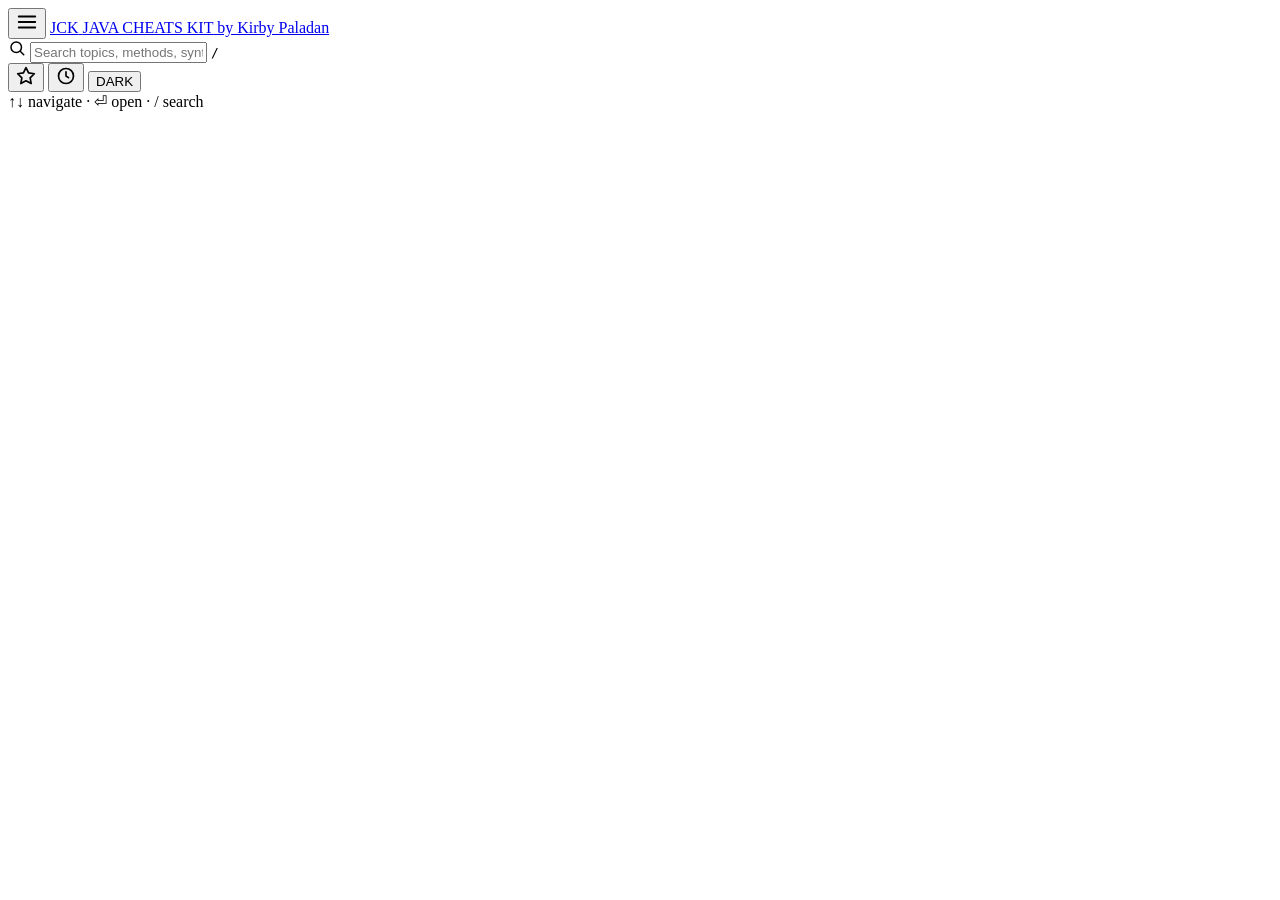
==== index.html @ 88ea0cdb "Add files via upload" ====
<!DOCTYPE html>
<html lang="en" data-theme="dark">
<head>
  <meta charset="UTF-8" />
  <meta name="viewport" content="width=device-width, initial-scale=1.0" />
  <meta name="description" content="Java Cheats Kit — a fast, searchable single-page Java reference covering basics, OOP, collections, utilities, modern Java, and advanced topics." />
  <meta name="author" content="Kirby Paladan" />
  <title>Java Cheats Kit — Instant Java Reference</title>
  <link rel="preconnect" href="https://fonts.googleapis.com" />
  <link rel="preconnect" href="https://fonts.gstatic.com" crossorigin />
  <link href="https://fonts.googleapis.com/css2?family=Press+Start+2P&family=VT323&display=swap" rel="stylesheet" />
  <link rel="stylesheet" href="assets/css/style.css" />
  <link rel="stylesheet" href="assets/css/darkmode.css" />
</head>
<body>
  <!-- ============ TOP BAR ============ -->
  <header class="topbar">
    <button id="menuToggle" class="icon-btn menu-toggle" aria-label="Toggle sidebar" title="Toggle sidebar (Ctrl+B)">
      <svg width="22" height="22" viewBox="0 0 24 24" fill="none" stroke="currentColor" stroke-width="2" stroke-linecap="round"><line x1="3" y1="6" x2="21" y2="6"/><line x1="3" y1="12" x2="21" y2="12"/><line x1="3" y1="18" x2="21" y2="18"/></svg>
    </button>

    <a href="#" class="brand" data-topic="home">
      <span class="brand-mark">JCK</span>
      <span class="brand-text">
        <span class="brand-name">JAVA CHEATS KIT</span>
        <span class="brand-author">by Kirby Paladan</span>
      </span>
    </a>

    <div class="search-wrap">
      <svg class="search-icon" width="18" height="18" viewBox="0 0 24 24" fill="none" stroke="currentColor" stroke-width="2" stroke-linecap="round"><circle cx="11" cy="11" r="7"/><line x1="21" y1="21" x2="16.65" y2="16.65"/></svg>
      <input id="searchInput" type="text" placeholder="Search topics, methods, syntax…  (press /)" autocomplete="off" spellcheck="false" />
      <kbd class="search-kbd">/</kbd>
      <button id="searchClear" class="search-clear" aria-label="Clear search" hidden>×</button>
      <div id="searchResults" class="search-results" hidden></div>
    </div>

    <div class="topbar-actions">
      <button id="favToggle" class="icon-btn" aria-label="Show favorites" title="Favorites">
        <svg width="20" height="20" viewBox="0 0 24 24" fill="none" stroke="currentColor" stroke-width="2" stroke-linecap="round" stroke-linejoin="round"><polygon points="12 2 15.09 8.26 22 9.27 17 14.14 18.18 21.02 12 17.77 5.82 21.02 7 14.14 2 9.27 8.91 8.26 12 2"/></svg>
        <span class="badge" id="favBadge" hidden>0</span>
      </button>
      <button id="recentToggle" class="icon-btn" aria-label="Recently viewed" title="Recently viewed">
        <svg width="20" height="20" viewBox="0 0 24 24" fill="none" stroke="currentColor" stroke-width="2" stroke-linecap="round" stroke-linejoin="round"><circle cx="12" cy="12" r="9"/><polyline points="12 7 12 12 15 14"/></svg>
      </button>
      <button id="themeToggle" class="theme-toggle" aria-label="Toggle theme" title="Toggle theme">
        <span class="toggle-track"><span class="toggle-thumb"></span></span>
        <span class="toggle-label">DARK</span>
      </button>
    </div>
  </header>

  <div class="layout">
    <!-- ============ SIDEBAR ============ -->
    <aside id="sidebar" class="sidebar">
      <nav class="sidebar-nav" id="sidebarNav">
        <!-- categories injected by navigation.js -->
      </nav>
      <div class="sidebar-footer">
        <span class="sidebar-hint">↑↓ navigate · ⏎ open · / search</span>
      </div>
    </aside>
    <div id="sidebarOverlay" class="sidebar-overlay" hidden></div>

    <!-- ============ MAIN ============ -->
    <main id="main" class="main">
      <div class="breadcrumb" id="breadcrumb"></div>
      <article id="content" class="content"><!-- topic injected by app.js --></article>

      <nav class="prev-next" id="prevNext"><!-- prev/next injected --></nav>
    </main>
  </div>

  <!-- ============ FAV / RECENT DRAWER ============ -->
  <aside id="drawer" class="drawer" hidden>
    <div class="drawer-head">
      <h3 id="drawerTitle">Favorites</h3>
      <button id="drawerClose" class="icon-btn" aria-label="Close">×</button>
    </div>
    <div id="drawerBody" class="drawer-body"></div>
  </aside>
  <div id="drawerOverlay" class="drawer-overlay" hidden></div>

  <!-- ============ TOAST ============ -->
  <div id="toast" class="toast" hidden></div>

  <!-- ============ SCRIPTS ============ -->
  <script src="assets/js/cheats.js"></script>
  <script src="assets/js/search.js"></script>
  <script src="assets/js/navigation.js"></script>
  <script src="assets/js/app.js"></script>
</body>
</html>
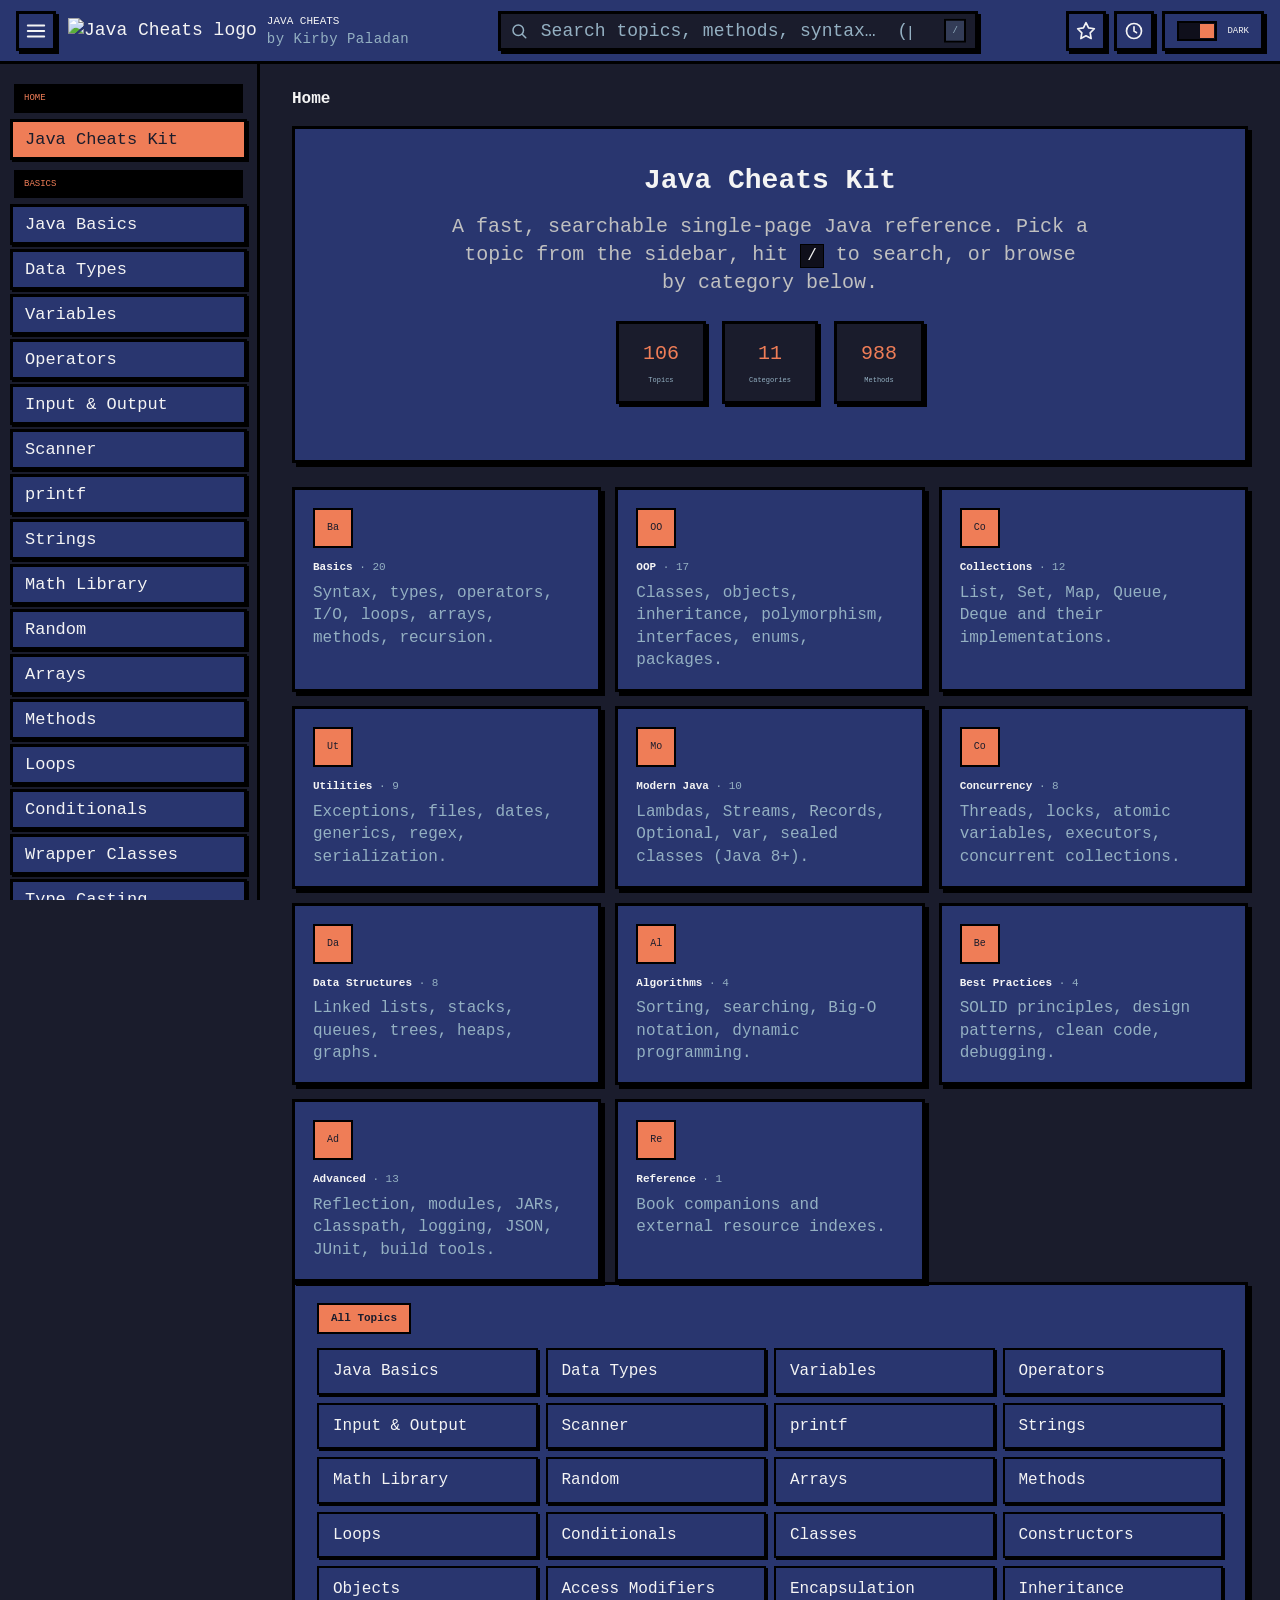
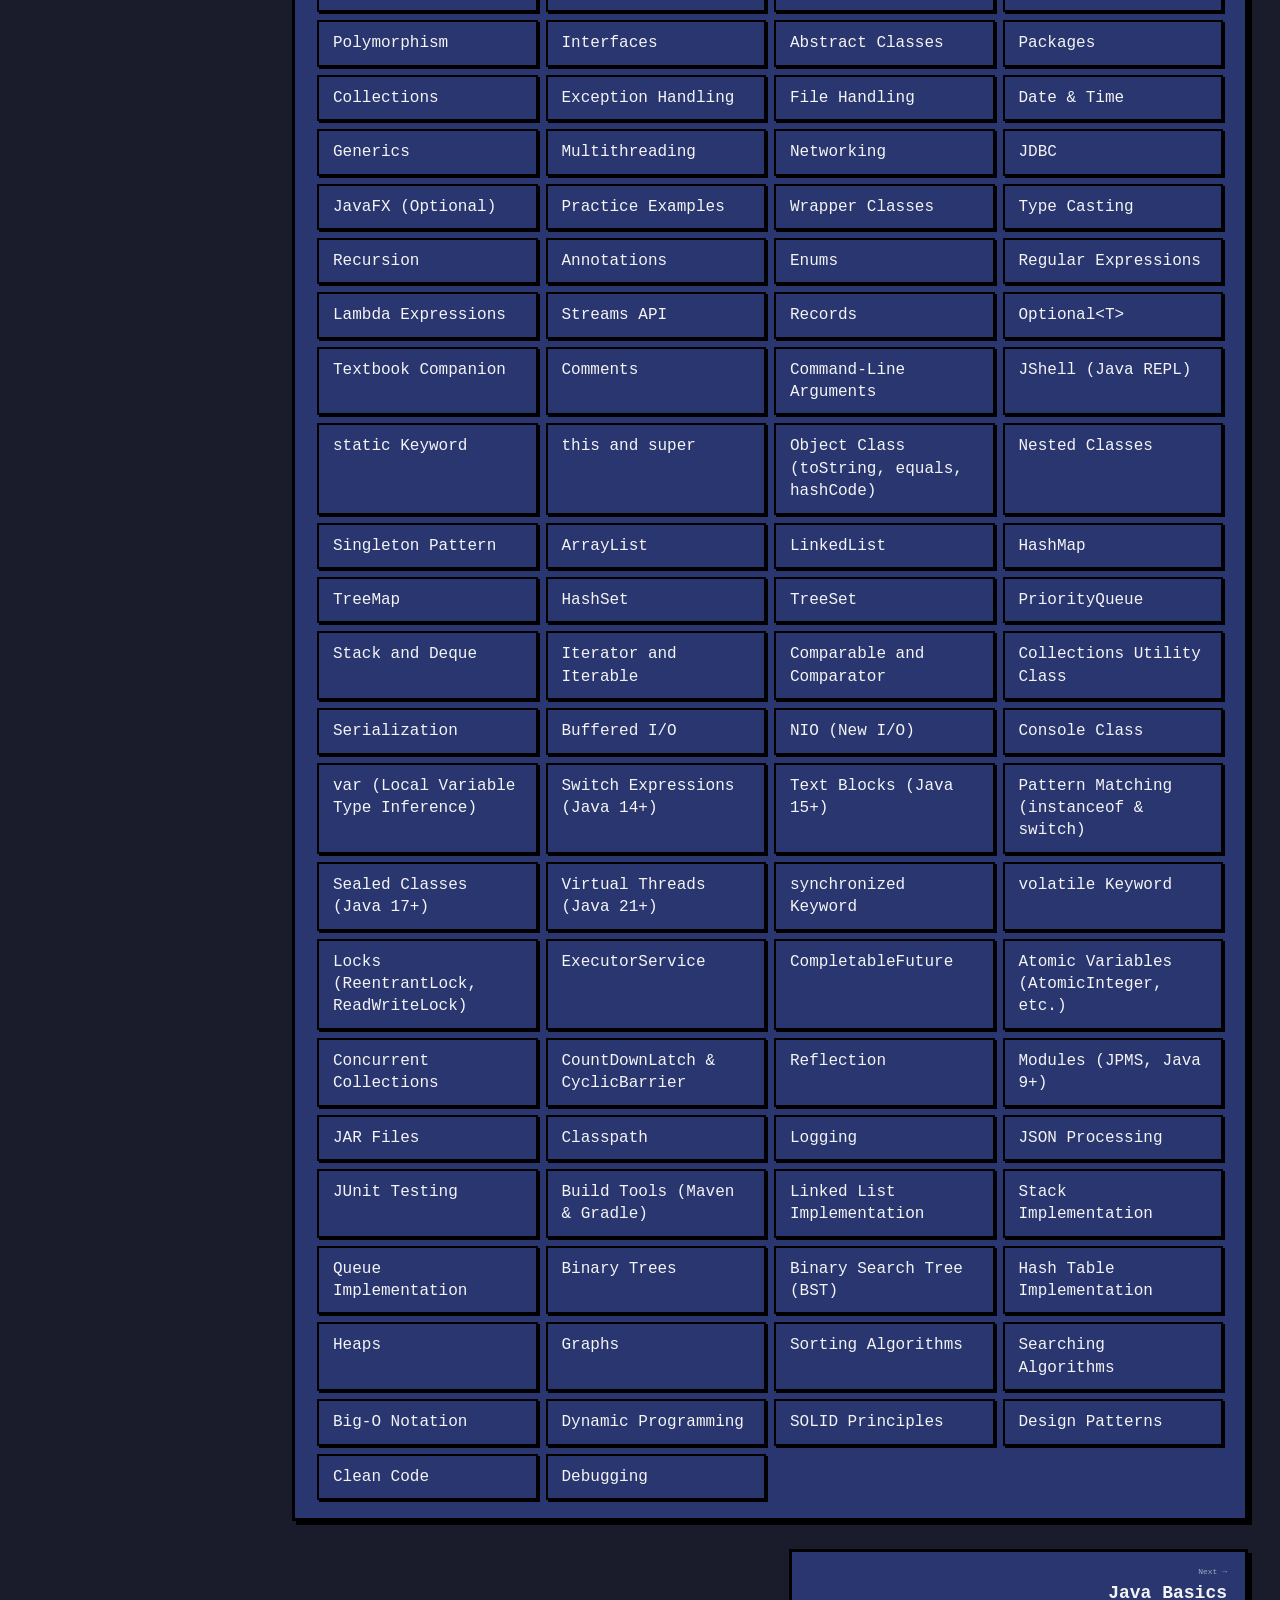
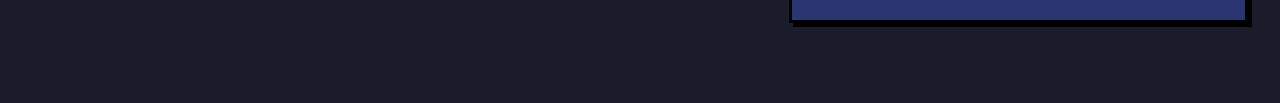
==== commit f689ab79: "Update index.html" ====
--- a/index.html
+++ b/index.html
@@ -3,9 +3,17 @@
 <head>
   <meta charset="UTF-8" />
   <meta name="viewport" content="width=device-width, initial-scale=1.0" />
-  <meta name="description" content="Java Cheats Kit — a fast, searchable single-page Java reference covering basics, OOP, collections, utilities, modern Java, and advanced topics." />
+  <meta name="description" content="Java Cheats — a fast, searchable single-page Java reference covering basics, OOP, collections, utilities, modern Java, and advanced topics." />
   <meta name="author" content="Kirby Paladan" />
-  <title>Java Cheats Kit — Instant Java Reference</title>
+  <title>Java Cheats — Instant Java Reference</title>
+
+  <!-- Favicon / app icons -->
+  <link rel="icon" type="image/png" sizes="32x32" href="assets/icons/favicon-32.png" />
+  <link rel="icon" type="image/png" sizes="16x16" href="assets/icons/favicon-16.png" />
+  <link rel="icon" type="image/x-icon" href="assets/icons/favicon.ico" />
+  <link rel="apple-touch-icon" sizes="180x180" href="assets/icons/apple-touch-icon.png" />
+  <link rel="shortcut icon" href="assets/icons/favicon.ico" />
+
   <link rel="preconnect" href="https://fonts.googleapis.com" />
   <link rel="preconnect" href="https://fonts.gstatic.com" crossorigin />
   <link href="https://fonts.googleapis.com/css2?family=Press+Start+2P&family=VT323&display=swap" rel="stylesheet" />
@@ -20,9 +28,9 @@
     </button>
 
     <a href="#" class="brand" data-topic="home">
-      <span class="brand-mark">JCK</span>
+      <img src="assets/icons/brand-mark.png" alt="Java Cheats logo" class="brand-mark-img" />
       <span class="brand-text">
-        <span class="brand-name">JAVA CHEATS KIT</span>
+        <span class="brand-name">JAVA CHEATS</span>
         <span class="brand-author">by Kirby Paladan</span>
       </span>
     </a>
--- a/assets/css/style.css
+++ b/assets/css/style.css
@@ -0,0 +1,740 @@
+/* ===================================================================
+   Java Cheats — style.css
+   PIXEL GAME THEME — sharp edges, hard shadows, retro palette
+   Author: Kirby Paladan
+   =================================================================== */
+
+/* BUG FIX: ensure [hidden] always hides, even when display is set */
+[hidden] { display: none !important; }
+
+/* ---------- TOKENS (Light mode default) ---------- */
+:root {
+  --bg:            #f4f4f4;
+  --bg-elev:       #ffffff;
+  --bg-sidebar:    #f4f4f4;
+  --bg-code:       #1a1c2c;
+  --bg-code-head:  #29366f;
+  --bg-hover:      #94b0c2;
+  --bg-active:     #41a6f6;
+
+  --text:          #1a1c2c;
+  --text-soft:     #333c57;
+  --text-muted:    #566c86;
+
+  --border:        #1a1c2c;
+  --border-soft:   #566c86;
+
+  --accent:        #b13e53;
+  --accent-soft:   #ffcd75;
+  --accent-text:   #ffffff;
+
+  --code-text:     #f4f4f4;
+  --code-kw:       #ef7d57;
+  --code-str:      #a7f070;
+  --code-num:      #ffcd75;
+  --code-com:      #94b0c2;
+  --code-type:     #41a6f6;
+  --code-anno:     #ef7d57;
+
+  --green:         #38b764;
+  --red:           #b13e53;
+  --amber:         #ef7d57;
+
+  --radius:        0;
+  --radius-sm:     0;
+  --radius-lg:     0;
+
+  --border-w:      3px;
+  --shadow-sm:     2px 2px 0 var(--border);
+  --shadow:        4px 4px 0 var(--border);
+  --shadow-lg:     6px 6px 0 var(--border);
+
+  --font-pixel:    'Press Start 2P', 'Courier New', monospace;
+  --font-body:     'VT323', 'Courier New', monospace;
+  --font-mono:     'VT323', 'Courier New', monospace;
+
+  --topbar-h:      64px;
+  --sidebar-w:     260px;
+  --maxw:          1100px;
+}
+
+/* ---------- RESET ---------- */
+*, *::before, *::after { box-sizing: border-box; }
+html, body { margin: 0; padding: 0; }
+body {
+  font-family: var(--font-body);
+  background: var(--bg);
+  color: var(--text);
+  font-size: 18px;
+  line-height: 1.4;
+}
+a { color: var(--accent); text-decoration: none; }
+a:hover { text-decoration: underline; }
+button { font-family: inherit; cursor: pointer; }
+::-webkit-scrollbar { width: 12px; height: 12px; }
+::-webkit-scrollbar-track { background: var(--bg); border-left: 3px solid var(--border); }
+::-webkit-scrollbar-thumb { background: var(--accent); border: 3px solid var(--border); }
+::-webkit-scrollbar-thumb:hover { background: var(--accent-soft); }
+
+/* ---------- TOPBAR ---------- */
+.topbar {
+  position: sticky; top: 0; z-index: 50;
+  height: var(--topbar-h);
+  display: flex; align-items: center; gap: 12px;
+  padding: 0 16px;
+  background: var(--bg-elev);
+  border-bottom: var(--border-w) solid var(--border);
+}
+.menu-toggle { display: none; }
+
+/* Brand + Author */
+.brand {
+  display: flex; align-items: center; gap: 10px;
+  color: var(--text) !important; text-decoration: none !important;
+  white-space: nowrap; flex-shrink: 0;
+}
+.brand-mark {
+  width: 40px; height: 40px;
+  background: var(--accent);
+  color: var(--accent-text);
+  font-family: var(--font-pixel); font-size: 12px;
+  display: grid; place-items: center;
+  border: var(--border-w) solid var(--border);
+  box-shadow: 3px 3px 0 var(--border);
+}
+.brand-text { display: flex; flex-direction: column; line-height: 1; gap: 5px; }
+.brand-name { font-family: var(--font-pixel); font-size: 11px; color: var(--text); }
+.brand-author {
+  font-family: var(--font-body); font-size: 14px; color: var(--text-muted);
+  letter-spacing: 0.5px;
+}
+
+/* Search */
+.search-wrap {
+  position: relative; flex: 1; max-width: 480px; margin: 0 auto;
+}
+.search-wrap > .search-icon {
+  position: absolute; left: 12px; top: 50%; transform: translateY(-50%);
+  color: var(--text-muted); pointer-events: none;
+}
+#searchInput {
+  width: 100%; height: 40px;
+  padding: 0 64px 0 40px;
+  border: var(--border-w) solid var(--border);
+  background: var(--bg); color: var(--text);
+  font-family: var(--font-body); font-size: 18px;
+  outline: none;
+  box-shadow: 3px 3px 0 var(--border);
+}
+#searchInput:focus { background: var(--bg-elev); }
+#searchInput::placeholder { color: var(--text-muted); }
+.search-kbd {
+  position: absolute; right: 12px; top: 50%; transform: translateY(-50%);
+  font-family: var(--font-pixel); font-size: 9px;
+  padding: 4px 6px;
+  background: var(--bg-elev); border: 2px solid var(--border);
+  color: var(--text-soft); pointer-events: none;
+}
+.search-clear {
+  position: absolute; right: 40px; top: 50%; transform: translateY(-50%);
+  background: var(--bg-elev); border: 2px solid var(--border);
+  color: var(--text); font-size: 16px; line-height: 1; padding: 2px 6px;
+  font-family: var(--font-pixel);
+}
+.search-clear:hover { background: var(--accent); color: var(--accent-text); }
+
+/* Search results dropdown */
+.search-results {
+  position: absolute; top: calc(100% + 8px); left: 0; right: 0;
+  background: var(--bg-elev); border: var(--border-w) solid var(--border);
+  box-shadow: 5px 5px 0 var(--border);
+  max-height: 440px; overflow-y: auto; z-index: 60;
+}
+.search-group-title {
+  font-family: var(--font-pixel); font-size: 9px; text-transform: uppercase;
+  color: var(--accent-text);
+  background: var(--accent);
+  padding: 8px 14px;
+}
+.search-item {
+  display: block; width: 100%; text-align: left;
+  padding: 10px 14px; border: none; background: none;
+  color: var(--text); border-bottom: 2px solid var(--border);
+  cursor: pointer; font-family: var(--font-body); font-size: 18px;
+}
+.search-item:hover, .search-item.active { background: var(--bg-active); color: var(--text); }
+.search-item:last-child { border-bottom: none; }
+.search-item .si-title { font-weight: bold; font-size: 18px; }
+.search-item .si-sub { font-size: 14px; color: var(--text-muted); margin-top: 2px; }
+.search-item mark { background: var(--accent-soft); color: var(--text); padding: 0 2px; }
+.search-empty { padding: 20px 14px; text-align: center; color: var(--text-muted); font-size: 18px; }
+
+/* Topbar actions */
+.topbar-actions { display: flex; align-items: center; gap: 8px; flex-shrink: 0; }
+.icon-btn {
+  position: relative;
+  width: 40px; height: 40px;
+  border: var(--border-w) solid var(--border);
+  background: var(--bg-elev); color: var(--text);
+  display: grid; place-items: center;
+  box-shadow: 3px 3px 0 var(--border);
+  transition: transform 0.05s, box-shadow 0.05s;
+}
+.icon-btn:hover { transform: translate(-1px, -1px); box-shadow: 4px 4px 0 var(--border); }
+.icon-btn:active { transform: translate(3px, 3px); box-shadow: 0 0 0 var(--border); }
+.icon-btn .badge {
+  position: absolute; top: -6px; right: -6px;
+  min-width: 18px; height: 18px; padding: 0 4px;
+  background: var(--accent); color: var(--accent-text);
+  font-family: var(--font-pixel); font-size: 9px;
+  border: 2px solid var(--border);
+  display: grid; place-items: center;
+}
+
+/* Theme toggle switch */
+.theme-toggle {
+  display: flex; align-items: center; gap: 10px;
+  height: 40px;
+  border: var(--border-w) solid var(--border);
+  background: var(--bg-elev); color: var(--text);
+  padding: 0 12px;
+  box-shadow: 3px 3px 0 var(--border);
+  font-family: var(--font-pixel); font-size: 9px;
+  transition: transform 0.05s, box-shadow 0.05s;
+}
+.theme-toggle:hover { transform: translate(-1px, -1px); box-shadow: 4px 4px 0 var(--border); }
+.theme-toggle:active { transform: translate(3px, 3px); box-shadow: 0 0 0 var(--border); }
+.toggle-track {
+  width: 40px; height: 20px;
+  background: var(--bg-code);
+  border: 2px solid var(--border);
+  position: relative; display: inline-block;
+}
+.toggle-thumb {
+  position: absolute;
+  width: 14px; height: 14px;
+  background: var(--accent);
+  top: 1px; left: 1px;
+  transition: left 0.12s steps(2, end);
+}
+[data-theme="dark"] .toggle-thumb { left: 21px; }
+.toggle-label { color: var(--text); }
+
+/* ---------- LAYOUT ---------- */
+.layout {
+  display: grid;
+  grid-template-columns: var(--sidebar-w) 1fr;
+  min-height: calc(100vh - var(--topbar-h));
+}
+
+/* ---------- SIDEBAR ---------- */
+.sidebar {
+  position: sticky; top: var(--topbar-h);
+  height: calc(100vh - var(--topbar-h));
+  overflow-y: auto;
+  background: var(--bg-sidebar);
+  border-right: var(--border-w) solid var(--border);
+  padding: 10px 10px 60px;
+}
+.cat-block { margin-bottom: 4px; }
+.cat-title {
+  font-family: var(--font-pixel); font-size: 9px; text-transform: uppercase;
+  color: var(--accent-text);
+  background: var(--border);
+  padding: 8px 10px;
+  margin: 10px 4px 6px;
+}
+.cat-item {
+  display: flex; align-items: center; gap: 8px;
+  width: 100%; text-align: left;
+  padding: 8px 12px; border: var(--border-w) solid var(--border);
+  background: var(--bg-elev); color: var(--text);
+  font-family: var(--font-body); font-size: 17px;
+  cursor: pointer; transition: transform 0.05s, box-shadow 0.05s;
+  position: relative;
+  box-shadow: 2px 2px 0 var(--border);
+  margin-bottom: 4px;
+}
+.cat-item:hover {
+  transform: translate(-1px, -1px);
+  box-shadow: 3px 3px 0 var(--border);
+  background: var(--bg-hover);
+}
+.cat-item:active {
+  transform: translate(2px, 2px);
+  box-shadow: 0 0 0 var(--border);
+}
+.cat-item.active {
+  background: var(--accent); color: var(--accent-text);
+  box-shadow: 2px 2px 0 var(--border);
+}
+.cat-item .fav-star {
+  margin-left: auto; color: var(--amber);
+  opacity: 0;
+}
+.cat-item.is-fav .fav-star { opacity: 1; }
+.cat-item.active .fav-star { color: var(--accent-soft); }
+.sidebar-footer { padding: 12px; }
+.sidebar-hint { font-family: var(--font-pixel); font-size: 7px; color: var(--text-muted); line-height: 1.6; }
+
+/* ---------- MAIN ---------- */
+.main {
+  min-width: 0; max-width: var(--maxw);
+  margin: 0 auto; padding: 24px 32px 80px; width: 100%;
+}
+.breadcrumb {
+  font-family: var(--font-body); font-size: 16px; color: var(--text-muted);
+  margin-bottom: 16px;
+  display: flex; gap: 6px; align-items: center; flex-wrap: wrap;
+}
+.breadcrumb a { color: var(--text-muted); }
+.breadcrumb a:hover { color: var(--accent); }
+.breadcrumb .sep { opacity: 0.6; }
+.breadcrumb .cur { color: var(--text); font-weight: bold; }
+
+/* ---------- CONTENT ---------- */
+.content { animation: fade 0.15s steps(3); }
+@keyframes fade { from { opacity: 0; transform: translateY(4px); } to { opacity: 1; transform: none; } }
+
+.topic-header {
+  display: flex; align-items: flex-start; gap: 16px;
+  margin-bottom: 8px;
+}
+.topic-header h1 {
+  margin: 0; font-family: var(--font-pixel); font-size: 20px;
+  color: var(--text); flex: 1; line-height: 1.4;
+}
+.topic-fav-btn {
+  flex-shrink: 0;
+  width: 40px; height: 40px;
+  border: var(--border-w) solid var(--border);
+  background: var(--bg-elev); color: var(--text-muted);
+  display: grid; place-items: center;
+  box-shadow: 3px 3px 0 var(--border);
+  transition: transform 0.05s, box-shadow 0.05s;
+}
+.topic-fav-btn:hover { color: var(--amber); transform: translate(-1px, -1px); box-shadow: 4px 4px 0 var(--border); }
+.topic-fav-btn:active { transform: translate(3px, 3px); box-shadow: 0 0 0 var(--border); }
+.topic-fav-btn.is-fav { color: var(--amber); background: var(--accent-soft); }
+.topic-fav-btn.is-fav svg { fill: var(--amber); }
+
+.topic-meta {
+  display: flex; gap: 8px; flex-wrap: wrap; margin: 8px 0 22px;
+}
+.topic-tag {
+  font-family: var(--font-pixel); font-size: 8px; padding: 5px 10px;
+  background: var(--bg-elev); color: var(--text);
+  border: 2px solid var(--border);
+}
+.topic-tag.tag-cat { background: var(--accent); color: var(--accent-text); }
+
+/* Sections - pixel cards */
+.section {
+  background: var(--bg-elev);
+  border: var(--border-w) solid var(--border);
+  padding: 18px 22px;
+  margin-bottom: 18px;
+  box-shadow: var(--shadow);
+}
+.section h2 {
+  margin: 0 0 14px;
+  font-family: var(--font-pixel); font-size: 11px;
+  color: var(--accent-text);
+  background: var(--accent);
+  display: inline-block;
+  padding: 6px 12px;
+  border: 2px solid var(--border);
+}
+.section p { margin: 0 0 10px; font-size: 18px; }
+.section p:last-child { margin-bottom: 0; }
+.section ul, .section ol { margin: 6px 0 0; padding-left: 22px; }
+.section li { margin-bottom: 6px; font-size: 18px; }
+.section li:last-child { margin-bottom: 0; }
+.section-description { font-size: 20px; color: var(--text); line-height: 1.5; }
+
+/* Inline code */
+.syntax-line {
+  font-family: var(--font-mono); font-size: 18px;
+  background: var(--bg-code); color: var(--code-text);
+  padding: 12px 16px;
+  border: var(--border-w) solid var(--border);
+  overflow-x: auto; white-space: pre;
+}
+.table-wrap { overflow-x: auto; }
+table.info-table {
+  width: 100%; border-collapse: collapse; font-size: 18px;
+  border: var(--border-w) solid var(--border);
+}
+.info-table th, .info-table td {
+  text-align: left; padding: 10px 14px;
+  border-bottom: 2px solid var(--border);
+  vertical-align: top;
+}
+.info-table th {
+  font-family: var(--font-pixel); font-size: 9px; color: var(--accent-text);
+  background: var(--border);
+  text-transform: uppercase;
+}
+.info-table tr:last-child td { border-bottom: none; }
+.info-table code, .section code, p code, li code {
+  font-family: var(--font-mono); font-size: 16px;
+  background: var(--bg-code); color: var(--code-text);
+  padding: 2px 6px;
+  border: 1px solid var(--border);
+}
+
+/* ---------- CODE BLOCKS ---------- */
+.code-block {
+  background: var(--bg-code);
+  border: var(--border-w) solid var(--border);
+  overflow: hidden; margin: 4px 0;
+  box-shadow: var(--shadow-sm);
+}
+.code-head {
+  display: flex; align-items: center; justify-content: space-between;
+  padding: 6px 10px 6px 14px;
+  background: var(--bg-code-head);
+  border-bottom: 2px solid var(--border);
+  font-size: 16px;
+}
+.code-head .code-lang {
+  font-family: var(--font-pixel); font-size: 9px;
+  color: var(--code-text); text-transform: uppercase;
+}
+.code-head .code-btns { display: flex; gap: 4px; }
+.code-btn {
+  display: inline-flex; align-items: center; gap: 5px;
+  padding: 4px 10px;
+  border: 2px solid var(--border);
+  background: var(--bg-elev); color: var(--text);
+  font-family: var(--font-pixel); font-size: 8px;
+  transition: transform 0.05s, box-shadow 0.05s;
+  box-shadow: 2px 2px 0 var(--border);
+}
+.code-btn:hover { transform: translate(-1px, -1px); box-shadow: 3px 3px 0 var(--border); }
+.code-btn:active { transform: translate(2px, 2px); box-shadow: 0 0 0 var(--border); }
+.code-btn svg { display: block; }
+.code-body {
+  margin: 0; padding: 14px 16px;
+  font-family: var(--font-mono); font-size: 17px; line-height: 1.5;
+  overflow-x: auto; white-space: pre; color: var(--code-text);
+  max-height: 460px; transition: max-height 0.2s steps(4);
+}
+.code-block.collapsed .code-body { max-height: 0; padding-top: 0; padding-bottom: 0; }
+.code-block.collapsed .code-expand .lbl::after { content: "Expand"; }
+.code-block .code-expand .lbl::after { content: "Collapse"; }
+
+/* Java syntax highlight tokens */
+.tok-kw   { color: var(--code-kw);   font-weight: bold; }
+.tok-str  { color: var(--code-str); }
+.tok-num  { color: var(--code-num); }
+.tok-com  { color: var(--code-com);  font-style: italic; }
+.tok-type { color: var(--code-type); }
+.tok-anno { color: var(--code-anno); }
+
+/* Mistakes */
+.mistake-list { list-style: none; padding: 0; margin: 0; }
+.mistake-list li {
+  position: relative; padding: 12px 14px 12px 44px;
+  background: var(--bg-elev); border: var(--border-w) solid var(--border);
+  margin-bottom: 8px; font-size: 17px;
+  box-shadow: 2px 2px 0 var(--border);
+}
+.mistake-list li:last-child { margin-bottom: 0; }
+.mistake-list li::before {
+  content: "!"; position: absolute; left: 12px; top: 10px;
+  width: 22px; height: 22px;
+  background: var(--red); color: #fff;
+  font-family: var(--font-pixel); font-size: 10px;
+  display: grid; place-items: center;
+  border: 2px solid var(--border);
+}
+
+/* C++ box */
+.cpp-box {
+  font-family: var(--font-mono); font-size: 17px;
+  background: var(--bg-code); color: var(--code-text);
+  padding: 12px 16px;
+  border: var(--border-w) solid var(--border);
+  border-left: 6px solid var(--accent);
+}
+
+/* Related topics */
+.related-list { display: flex; flex-wrap: wrap; gap: 8px; }
+.related-list a {
+  padding: 8px 14px;
+  background: var(--bg-elev); color: var(--text);
+  border: var(--border-w) solid var(--border);
+  font-family: var(--font-body); font-size: 16px;
+  text-decoration: none !important;
+  box-shadow: 2px 2px 0 var(--border);
+  transition: transform 0.05s, box-shadow 0.05s;
+}
+.related-list a:hover {
+  background: var(--accent); color: var(--accent-text);
+  transform: translate(-1px, -1px); box-shadow: 3px 3px 0 var(--border);
+}
+.related-list a:active { transform: translate(2px, 2px); box-shadow: 0 0 0 var(--border); }
+
+/* ---------- BEGINNER-FRIENDLY SECTION ---------- */
+.beginner-section {
+  background: var(--bg-elev);
+  border: var(--border-w) solid var(--border);
+  border-left: 6px solid var(--green);
+  padding: 18px 22px;
+  margin-bottom: 18px;
+  box-shadow: var(--shadow);
+}
+.beginner-section h2 {
+  margin: 0 0 14px;
+  font-family: var(--font-pixel); font-size: 11px;
+  color: #ffffff;
+  background: var(--green);
+  display: inline-block;
+  padding: 6px 12px;
+  border: 2px solid var(--border);
+}
+.beginner-section .beginner-subtitle {
+  font-family: var(--font-body); font-size: 14px;
+  font-weight: normal;
+  opacity: 0.9;
+}
+.beginner-body p {
+  font-size: 19px; line-height: 1.6;
+  margin: 0 0 12px;
+  color: var(--text);
+}
+.beginner-body p:last-child { margin-bottom: 0; }
+
+/* The "Beginner-Friendly" badge in the topic meta */
+.topic-tag.tag-beginner {
+  background: var(--green); color: #ffffff;
+  border-color: var(--border);
+}
+
+/* ---------- BOOK REFERENCE FOOTER ---------- */
+.book-ref-section {
+  background: var(--bg-elev);
+  border: var(--border-w) solid var(--border);
+  border-left: 6px solid var(--accent);
+  padding: 18px 22px;
+  margin-bottom: 18px;
+  box-shadow: var(--shadow);
+}
+.book-ref-section h2 {
+  margin: 0 0 14px;
+  font-family: var(--font-pixel); font-size: 11px;
+  color: var(--accent-text);
+  background: var(--accent);
+  display: inline-block;
+  padding: 6px 12px;
+  border: 2px solid var(--border);
+}
+.book-ref-intro {
+  font-family: var(--font-body); font-size: 17px;
+  margin-bottom: 12px;
+  display: flex; align-items: baseline; flex-wrap: wrap; gap: 4px;
+}
+.book-ref-intro .book-icon { font-size: 20px; }
+.book-ref-title { font-weight: bold; color: var(--text); }
+.book-ref-author { color: var(--text-muted); font-size: 16px; }
+.book-ref-list {
+  list-style: none; padding: 0; margin: 0 0 14px;
+}
+.book-ref-list li {
+  padding: 6px 0;
+  font-size: 17px;
+}
+.book-ref-list li code {
+  font-family: var(--font-mono); font-size: 16px;
+  background: var(--bg-code); color: var(--code-text);
+  padding: 2px 8px;
+  border: 1px solid var(--border);
+}
+.book-ref-link {
+  display: inline-block;
+  padding: 8px 14px;
+  background: var(--bg-elev); color: var(--accent);
+  border: var(--border-w) solid var(--border);
+  font-family: var(--font-body); font-size: 16px; font-weight: bold;
+  text-decoration: none !important;
+  box-shadow: 2px 2px 0 var(--border);
+  transition: transform 0.05s, box-shadow 0.05s;
+}
+.book-ref-link:hover {
+  background: var(--accent); color: var(--accent-text);
+  transform: translate(-1px, -1px); box-shadow: 3px 3px 0 var(--border);
+}
+.book-ref-link:active { transform: translate(2px, 2px); box-shadow: 0 0 0 var(--border); }
+
+/* ---------- PREV / NEXT ---------- */
+.prev-next {
+  display: flex; justify-content: space-between; gap: 12px;
+  margin-top: 28px;
+}
+.prev-next a {
+  flex: 1; max-width: 48%;
+  display: block; padding: 14px 18px;
+  background: var(--bg-elev); border: var(--border-w) solid var(--border);
+  text-decoration: none !important;
+  color: var(--text) !important;
+  box-shadow: var(--shadow);
+  transition: transform 0.05s, box-shadow 0.05s;
+}
+.prev-next a:hover { transform: translate(-1px, -1px); box-shadow: 5px 5px 0 var(--border); }
+.prev-next a:active { transform: translate(4px, 4px); box-shadow: 0 0 0 var(--border); }
+.prev-next a .pn-label { font-family: var(--font-pixel); font-size: 8px; color: var(--text-muted); }
+.prev-next a .pn-title { font-family: var(--font-body); font-size: 18px; font-weight: bold; margin-top: 4px; }
+.prev-next a.next { text-align: right; }
+
+/* ---------- HOME ---------- */
+.home-hero {
+  text-align: center; padding: 32px 20px;
+  background: var(--bg-elev);
+  border: var(--border-w) solid var(--border);
+  box-shadow: var(--shadow);
+  margin-bottom: 24px;
+}
+.home-hero h1 {
+  font-family: var(--font-pixel); font-size: 28px; margin: 0 0 12px;
+  color: var(--text); line-height: 1.4;
+}
+.home-hero p { font-size: 20px; color: var(--text-soft); max-width: 640px; margin: 0 auto; }
+.home-stats {
+  display: flex; justify-content: center; gap: 16px; flex-wrap: wrap;
+  margin: 24px 0;
+}
+.home-stat {
+  text-align: center;
+  background: var(--bg);
+  border: var(--border-w) solid var(--border);
+  padding: 16px 24px;
+  box-shadow: 3px 3px 0 var(--border);
+}
+.home-stat .num { font-family: var(--font-pixel); font-size: 20px; color: var(--accent); }
+.home-stat .lbl { font-family: var(--font-pixel); font-size: 7px; color: var(--text-muted); margin-top: 8px; }
+
+.cat-grid {
+  display: grid; grid-template-columns: repeat(auto-fill, minmax(240px, 1fr));
+  gap: 14px; margin-top: 10px;
+}
+.cat-card {
+  display: block; padding: 18px;
+  background: var(--bg-elev); border: var(--border-w) solid var(--border);
+  text-decoration: none !important; color: var(--text) !important;
+  box-shadow: var(--shadow);
+  transition: transform 0.05s, box-shadow 0.05s;
+}
+.cat-card:hover { transform: translate(-2px, -2px); box-shadow: 6px 6px 0 var(--border); }
+.cat-card:active { transform: translate(4px, 4px); box-shadow: 0 0 0 var(--border); }
+.cat-card .cc-icon {
+  width: 40px; height: 40px;
+  background: var(--accent); color: var(--accent-text);
+  display: grid; place-items: center; margin-bottom: 12px;
+  font-family: var(--font-pixel); font-size: 10px;
+  border: 2px solid var(--border);
+}
+.cat-card h3 { margin: 0 0 6px; font-family: var(--font-pixel); font-size: 11px; }
+.cat-card p { margin: 0; font-size: 16px; color: var(--text-muted); }
+
+.topic-grid {
+  display: grid; grid-template-columns: repeat(auto-fill, minmax(180px, 1fr));
+  gap: 8px;
+}
+.topic-grid a {
+  padding: 10px 14px; background: var(--bg-elev);
+  border: 2px solid var(--border);
+  color: var(--text) !important; font-size: 16px; text-decoration: none !important;
+  box-shadow: 2px 2px 0 var(--border);
+  transition: transform 0.05s, box-shadow 0.05s;
+}
+.topic-grid a:hover {
+  background: var(--accent); color: var(--accent-text) !important;
+  transform: translate(-1px, -1px); box-shadow: 3px 3px 0 var(--border);
+}
+.topic-grid a:active { transform: translate(2px, 2px); box-shadow: 0 0 0 var(--border); }
+
+/* ---------- DRAWER (Favorites / Recent) ---------- */
+.drawer {
+  position: fixed; top: 0; right: 0; z-index: 70;
+  width: 340px; max-width: 90vw; height: 100vh;
+  background: var(--bg-elev); border-left: var(--border-w) solid var(--border);
+  box-shadow: -6px 0 0 var(--border);
+  display: flex; flex-direction: column;
+  animation: slideIn 0.15s steps(4);
+}
+@keyframes slideIn { from { transform: translateX(100%); } to { transform: translateX(0); } }
+.drawer-head {
+  display: flex; align-items: center; justify-content: space-between;
+  padding: 16px 18px;
+  background: var(--accent); color: var(--accent-text);
+  border-bottom: var(--border-w) solid var(--border);
+}
+.drawer-head h3 { margin: 0; font-family: var(--font-pixel); font-size: 12px; }
+.drawer-body { overflow-y: auto; padding: 8px; flex: 1; }
+.drawer-item {
+  display: block; width: 100%; text-align: left;
+  padding: 12px 14px; border: 2px solid var(--border);
+  background: var(--bg-elev); color: var(--text);
+  font-family: var(--font-body); font-size: 17px;
+  cursor: pointer; margin-bottom: 6px;
+  box-shadow: 2px 2px 0 var(--border);
+  transition: transform 0.05s, box-shadow 0.05s;
+}
+.drawer-item:hover { background: var(--bg-hover); transform: translate(-1px, -1px); box-shadow: 3px 3px 0 var(--border); }
+.drawer-item .di-cat { font-family: var(--font-pixel); font-size: 7px; color: var(--text-muted); margin-top: 4px; }
+.drawer-empty { padding: 30px 18px; text-align: center; color: var(--text-muted); font-size: 18px; }
+
+/* ---------- OVERLAYS ---------- */
+/* Mobile sidebar overlay — only shows on mobile */
+.sidebar-overlay { display: none; }
+@media (max-width: 900px) {
+  .sidebar-overlay {
+    display: block; position: fixed; inset: var(--topbar-h) 0 0 0;
+    background: rgba(26,28,44,0.7); z-index: 44;
+  }
+}
+
+/* Drawer overlay — shows on all sizes when drawer is open */
+.drawer-overlay {
+  display: block; position: fixed; inset: 0;
+  background: rgba(26,28,44,0.6); z-index: 65;
+}
+
+/* ---------- TOAST ---------- */
+.toast {
+  position: fixed; bottom: 24px; left: 50%; transform: translateX(-50%) translateY(20px);
+  background: var(--text); color: var(--bg-elev);
+  padding: 12px 20px;
+  font-family: var(--font-pixel); font-size: 10px;
+  border: var(--border-w) solid var(--border);
+  box-shadow: var(--shadow-lg);
+  z-index: 100; opacity: 0; transition: all 0.2s steps(4); pointer-events: none;
+}
+.toast.show { opacity: 1; transform: translateX(-50%) translateY(0); }
+
+/* ---------- RESPONSIVE ---------- */
+@media (max-width: 900px) {
+  .layout { grid-template-columns: 1fr; }
+  .menu-toggle { display: grid; }
+  .sidebar {
+    position: fixed; top: var(--topbar-h); left: 0; bottom: 0;
+    width: var(--sidebar-w); z-index: 45;
+    transform: translateX(-100%); transition: transform 0.2s steps(6);
+    box-shadow: var(--shadow-lg);
+  }
+  .sidebar.open { transform: translateX(0); }
+  .main { padding: 20px 16px 60px; }
+  .brand-text { display: none; }
+  .search-wrap { max-width: none; }
+  .toggle-label { display: none; }
+  .theme-toggle { padding: 0 8px; }
+}
+@media (max-width: 560px) {
+  .topic-header h1 { font-size: 16px; }
+  .section { padding: 14px; }
+  .home-hero h1 { font-size: 20px; }
+  .prev-next { flex-direction: column; }
+  .prev-next a { max-width: none; text-align: left !important; }
+  .search-kbd { display: none; }
+}
--- a/assets/css/darkmode.css
+++ b/assets/css/darkmode.css
@@ -0,0 +1,180 @@
+/* ===================================================================
+   Java Cheats — darkmode.css
+   PIXEL GAME DARK THEME — sweetie16 palette
+   Overrides tokens when [data-theme="dark"]
+   =================================================================== */
+
+[data-theme="dark"] {
+  --bg:            #1a1c2c;    /* dark blue-purple */
+  --bg-elev:       #29366f;    /* mid blue */
+  --bg-sidebar:    #1a1c2c;
+  --bg-code:       #0f0f1b;    /* near-black */
+  --bg-code-head:  #333c57;
+  --bg-hover:      #3b5dc9;    /* bright blue */
+  --bg-active:     #41a6f6;    /* light cyan-blue */
+
+  --text:          #f4f4f4;    /* off-white */
+  --text-soft:     #c0c0c0;
+  --text-muted:    #94b0c2;    /* cool gray */
+
+  --border:        #000000;    /* pure black for max contrast */
+  --border-soft:   #566c86;
+
+  --accent:        #ef7d57;    /* pixel orange */
+  --accent-soft:   #ffcd75;    /* warm yellow */
+  --accent-text:   #1a1c2c;    /* dark text on orange */
+
+  --code-text:     #f4f4f4;
+  --code-kw:       #ef7d57;    /* orange keywords */
+  --code-str:      #a7f070;    /* green strings */
+  --code-num:      #ffcd75;    /* yellow numbers */
+  --code-com:      #566c86;    /* gray comments */
+  --code-type:     #41a6f6;    /* blue types */
+  --code-anno:     #ffcd75;    /* yellow annotations */
+
+  --green:         #38b764;
+  --red:           #b13e53;    /* dark red */
+  --amber:         #ffcd75;
+
+  --shadow-sm:     2px 2px 0 #000;
+  --shadow:        4px 4px 0 #000;
+  --shadow-lg:     6px 6px 0 #000;
+}
+
+[data-theme="dark"] body { background: #1a1c2c; color: #f4f4f4; }
+
+[data-theme="dark"] .topbar { background: #29366f; border-bottom-color: #000; }
+
+[data-theme="dark"] .brand-mark {
+  background: var(--accent); color: var(--accent-text);
+}
+
+[data-theme="dark"] #searchInput {
+  background: #1a1c2c; color: #f4f4f4; border-color: #000;
+}
+[data-theme="dark"] #searchInput:focus { background: #333c57; }
+[data-theme="dark"] #searchInput::placeholder { color: #94b0c2; }
+[data-theme="dark"] .search-kbd {
+  background: #333c57; border-color: #000; color: #94b0c2;
+}
+
+[data-theme="dark"] .search-results {
+  background: #29366f; border-color: #000;
+}
+[data-theme="dark"] .search-group-title { background: var(--accent); color: var(--accent-text); }
+[data-theme="dark"] .search-item { border-bottom-color: #000; color: #f4f4f4; }
+[data-theme="dark"] .search-item:hover,
+[data-theme="dark"] .search-item.active { background: #3b5dc9; color: #f4f4f4; }
+[data-theme="dark"] .search-item mark { background: var(--accent-soft); color: #1a1c2c; }
+
+[data-theme="dark"] .icon-btn {
+  background: #29366f; border-color: #000; color: #f4f4f4;
+}
+[data-theme="dark"] .icon-btn .badge {
+  background: var(--accent); color: var(--accent-text); border-color: #000;
+}
+
+[data-theme="dark"] .theme-toggle {
+  background: #29366f; border-color: #000; color: #f4f4f4;
+}
+[data-theme="dark"] .toggle-track { background: #0f0f1b; border-color: #000; }
+[data-theme="dark"] .toggle-thumb { background: var(--accent); }
+
+[data-theme="dark"] .sidebar { background: #1a1c2c; border-right-color: #000; }
+[data-theme="dark"] .cat-title { background: #000; color: var(--accent); }
+[data-theme="dark"] .cat-item {
+  background: #29366f; color: #f4f4f4; border-color: #000;
+}
+[data-theme="dark"] .cat-item:hover { background: #3b5dc9; color: #fff; }
+[data-theme="dark"] .cat-item.active {
+  background: var(--accent); color: var(--accent-text);
+}
+
+[data-theme="dark"] .section {
+  background: #29366f; border-color: #000;
+}
+[data-theme="dark"] .section h2 {
+  background: var(--accent); color: var(--accent-text); border-color: #000;
+}
+
+[data-theme="dark"] .info-table { border-color: #000; }
+[data-theme="dark"] .info-table th { background: #000; color: var(--accent); border-color: #000; }
+[data-theme="dark"] .info-table td { border-bottom-color: #000; color: #f4f4f4; }
+
+[data-theme="dark"] .info-table code,
+[data-theme="dark"] p code,
+[data-theme="dark"] li code,
+[data-theme="dark"] .section code {
+  background: #0f0f1b; color: #f4f4f4; border-color: #000;
+}
+
+[data-theme="dark"] .code-block {
+  background: #0f0f1b; border-color: #000;
+}
+[data-theme="dark"] .code-head {
+  background: #333c57; border-bottom-color: #000;
+}
+[data-theme="dark"] .code-head .code-lang { color: #94b0c2; }
+[data-theme="dark"] .code-btn {
+  background: #29366f; color: #f4f4f4; border-color: #000;
+}
+[data-theme="dark"] .code-btn:hover { background: #3b5dc9; }
+[data-theme="dark"] .code-body { color: #f4f4f4; }
+
+[data-theme="dark"] .topic-tag { background: #29366f; color: #f4f4f4; border-color: #000; }
+[data-theme="dark"] .topic-tag.tag-cat { background: var(--accent); color: var(--accent-text); }
+
+[data-theme="dark"] .topic-fav-btn {
+  background: #29366f; border-color: #000; color: #94b0c2;
+}
+[data-theme="dark"] .topic-fav-btn:hover { color: var(--amber); border-color: var(--amber); }
+[data-theme="dark"] .topic-fav-btn.is-fav {
+  color: var(--amber); background: #5a4a1a; border-color: var(--amber);
+}
+
+[data-theme="dark"] .mistake-list li {
+  background: #29366f; border-color: #000; color: #f4f4f4;
+}
+[data-theme="dark"] .mistake-list li::before {
+  background: var(--red); border-color: #000;
+}
+
+[data-theme="dark"] .cpp-box {
+  background: #0f0f1b; color: #f4f4f4; border-color: #000;
+}
+
+[data-theme="dark"] .related-list a {
+  background: #29366f; color: #f4f4f4; border-color: #000;
+}
+[data-theme="dark"] .related-list a:hover {
+  background: var(--accent); color: var(--accent-text);
+}
+
+[data-theme="dark"] .prev-next a {
+  background: #29366f; border-color: #000; color: #f4f4f4 !important;
+}
+
+[data-theme="dark"] .home-hero { background: #29366f; border-color: #000; }
+[data-theme="dark"] .home-hero h1 { color: #f4f4f4; }
+[data-theme="dark"] .home-hero p { color: #c0c0c0; }
+[data-theme="dark"] .home-stat { background: #1a1c2c; border-color: #000; }
+[data-theme="dark"] .home-stat .num { color: var(--accent); }
+[data-theme="dark"] .home-stat .lbl { color: #94b0c2; }
+
+[data-theme="dark"] .cat-card { background: #29366f; border-color: #000; color: #f4f4f4 !important; }
+[data-theme="dark"] .cat-card .cc-icon { background: var(--accent); color: var(--accent-text); border-color: #000; }
+[data-theme="dark"] .cat-card p { color: #94b0c2; }
+
+[data-theme="dark"] .topic-grid a { background: #29366f; border-color: #000; color: #f4f4f4 !important; }
+[data-theme="dark"] .topic-grid a:hover { background: var(--accent); color: var(--accent-text) !important; }
+
+[data-theme="dark"] .drawer { background: #29366f; border-left-color: #000; }
+[data-theme="dark"] .drawer-head { background: var(--accent); color: var(--accent-text); border-bottom-color: #000; }
+[data-theme="dark"] .drawer-item { background: #1a1c2c; color: #f4f4f4; border-color: #000; }
+[data-theme="dark"] .drawer-item:hover { background: #3b5dc9; }
+
+[data-theme="dark"] .toast { background: #f4f4f4; color: #1a1c2c; border-color: #000; }
+
+[data-theme="dark"] ::-webkit-scrollbar-track { background: #1a1c2c; border-left-color: #000; }
+[data-theme="dark"] ::-webkit-scrollbar-thumb { background: var(--accent); border-color: #000; }
+[data-theme="dark"] ::-webkit-scrollbar-thumb:hover { background: var(--accent-soft); }
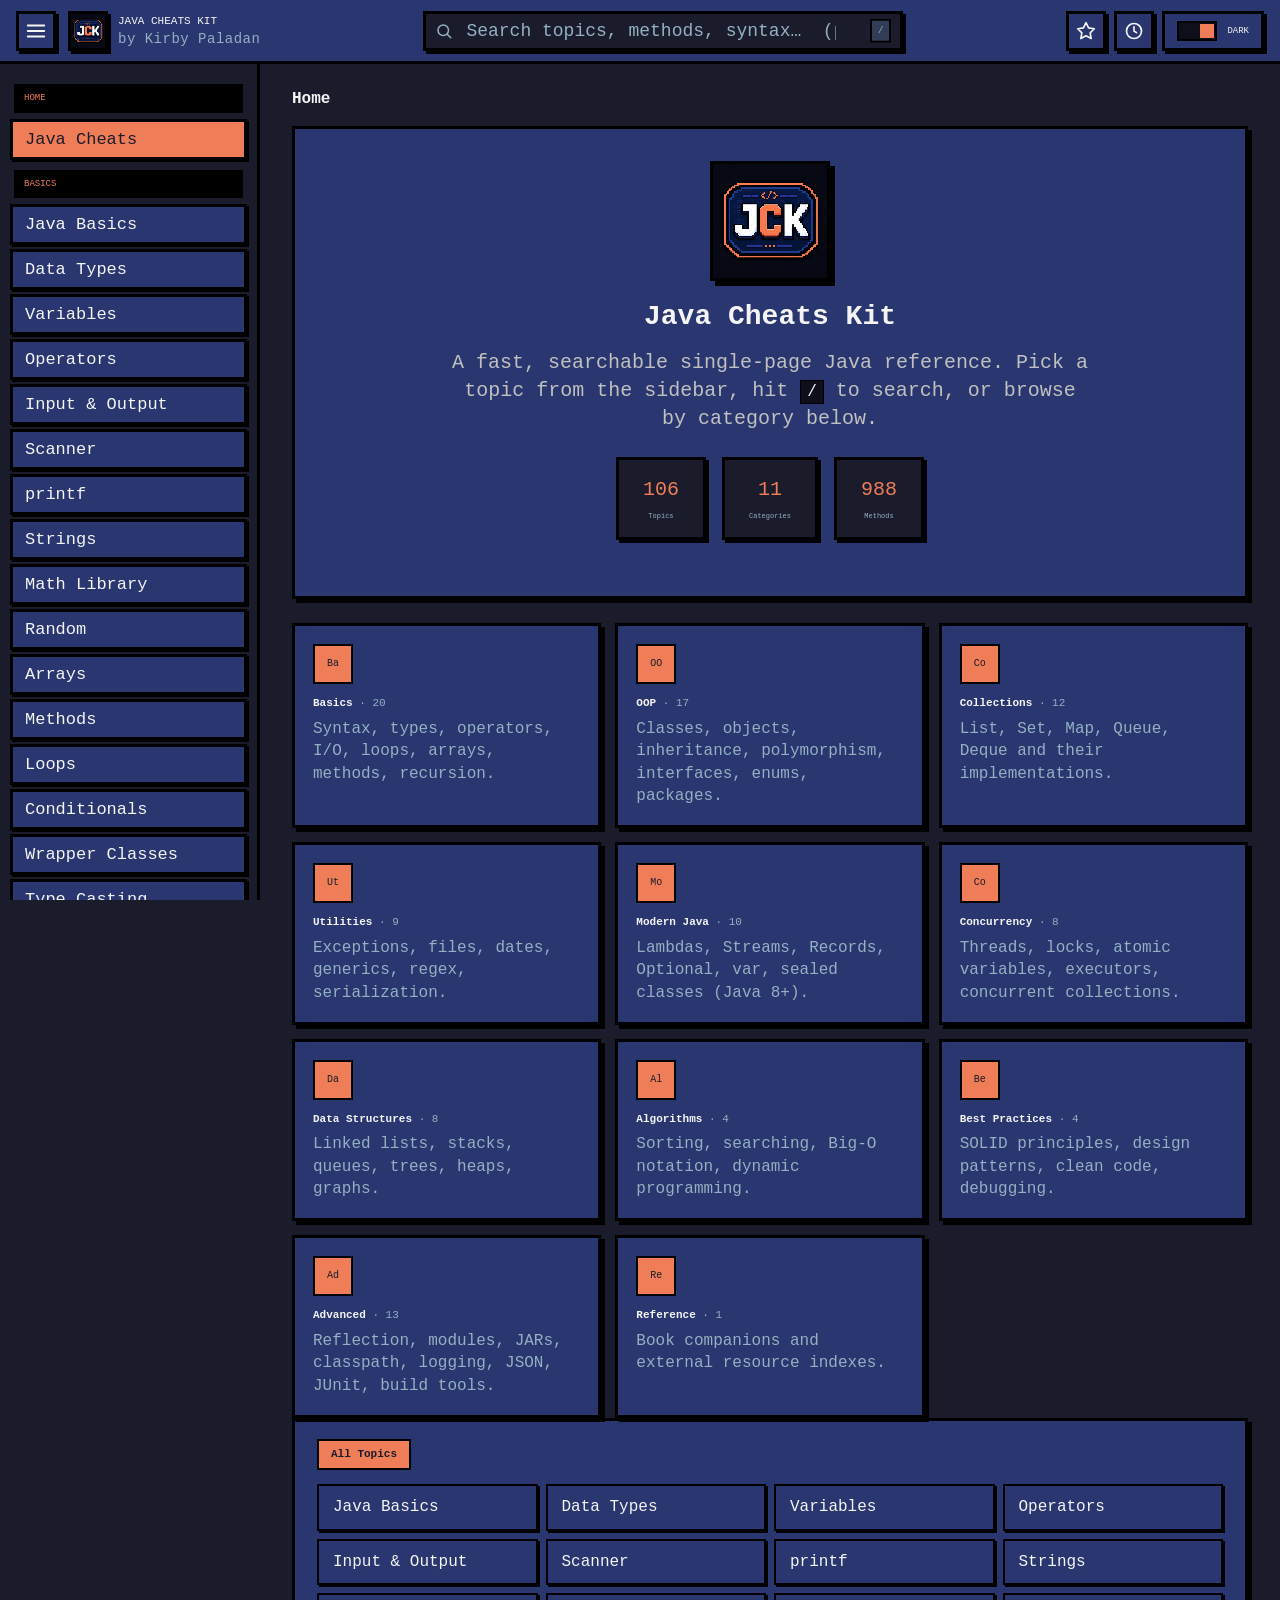
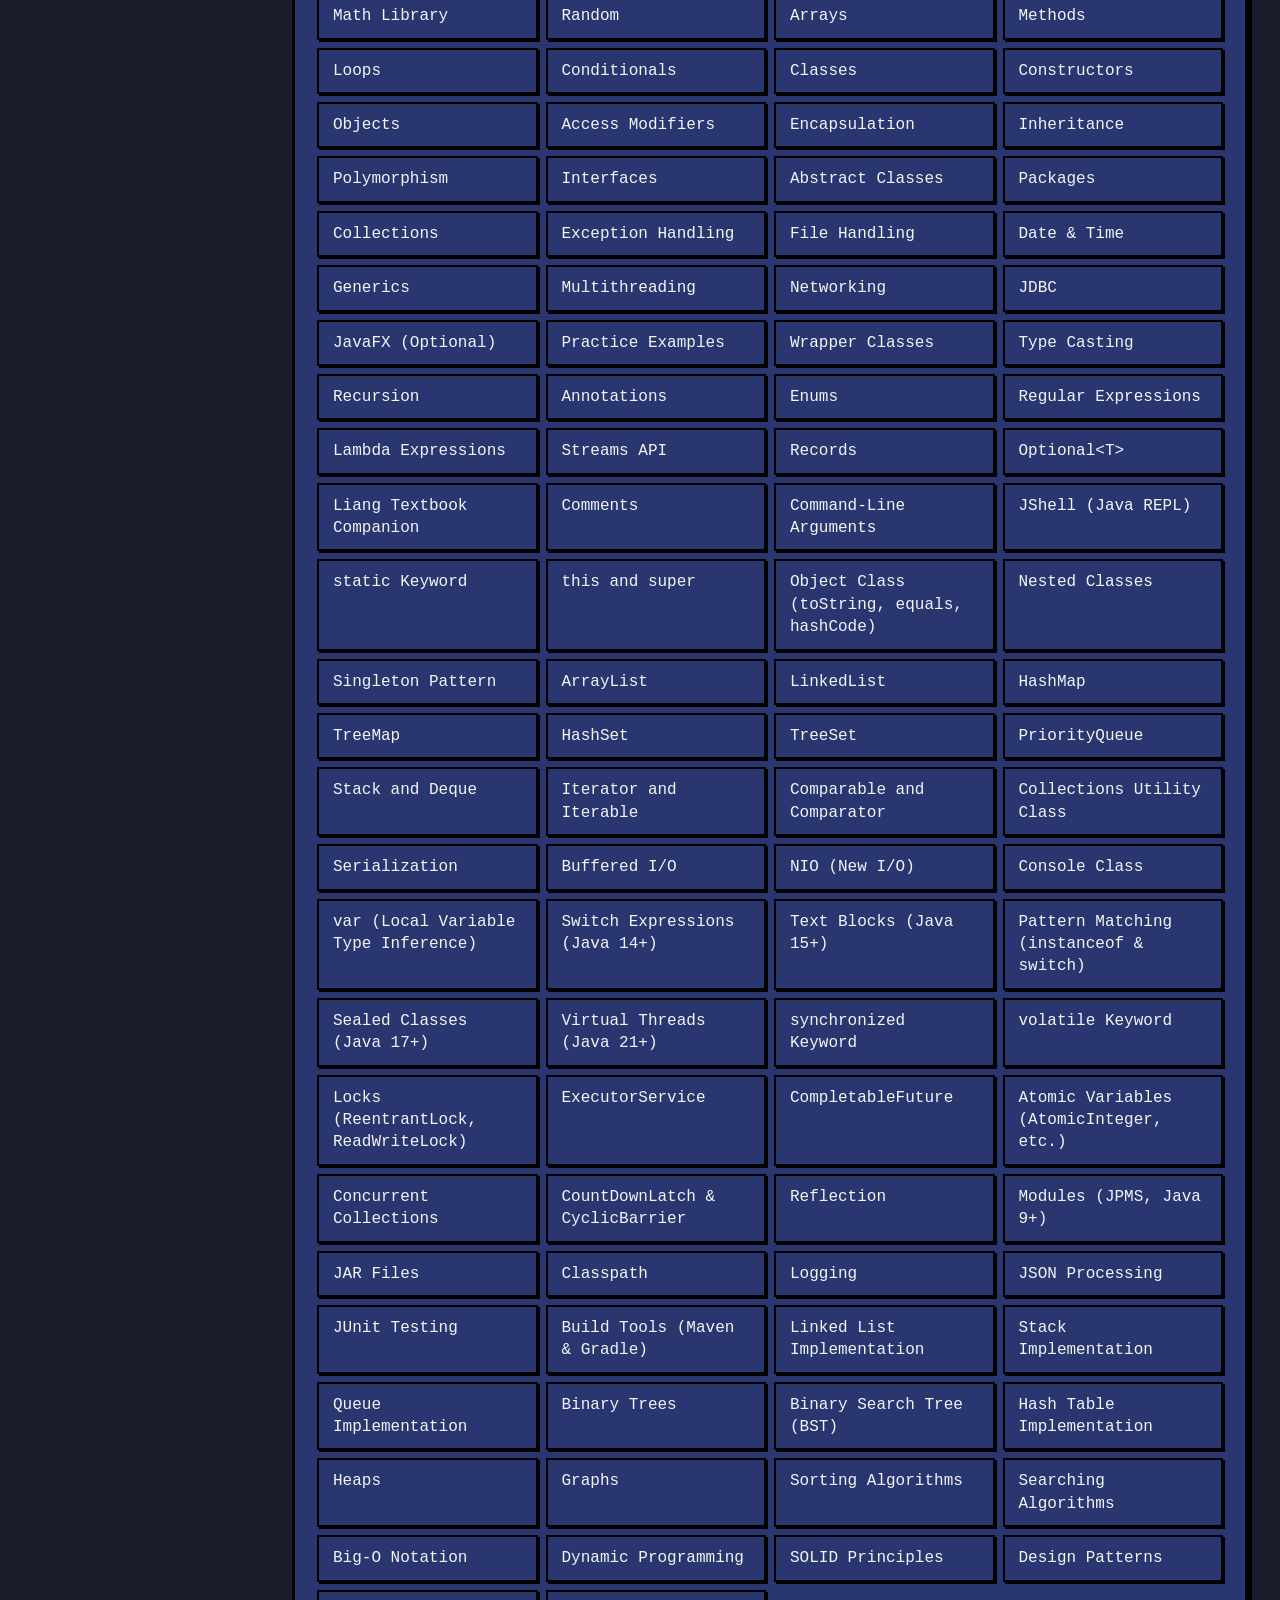
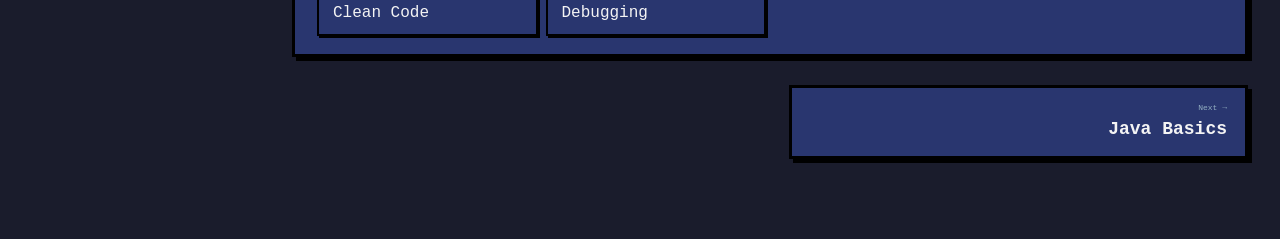
==== commit cda4d755: "Update index.html" ====
--- a/index.html
+++ b/index.html
@@ -3,9 +3,9 @@
 <head>
   <meta charset="UTF-8" />
   <meta name="viewport" content="width=device-width, initial-scale=1.0" />
-  <meta name="description" content="Java Cheats — a fast, searchable single-page Java reference covering basics, OOP, collections, utilities, modern Java, and advanced topics." />
+  <meta name="description" content="Java Cheats Kit — a fast, searchable single-page Java reference covering basics, OOP, collections, utilities, modern Java, and advanced topics." />
   <meta name="author" content="Kirby Paladan" />
-  <title>Java Cheats — Instant Java Reference</title>
+  <title>Java Cheats Kit — Instant Java Reference</title>
 
   <!-- Favicon / app icons -->
   <link rel="icon" type="image/png" sizes="32x32" href="assets/icons/favicon-32.png" />
@@ -30,7 +30,7 @@
     <a href="#" class="brand" data-topic="home">
       <img src="assets/icons/brand-mark.png" alt="Java Cheats logo" class="brand-mark-img" />
       <span class="brand-text">
-        <span class="brand-name">JAVA CHEATS</span>
+        <span class="brand-name">JAVA CHEATS KIT</span>
         <span class="brand-author">by Kirby Paladan</span>
       </span>
     </a>
--- a/assets/css/style.css
+++ b/assets/css/style.css
@@ -101,6 +101,24 @@
   display: grid; place-items: center;
   border: var(--border-w) solid var(--border);
   box-shadow: 3px 3px 0 var(--border);
+}
+/* Logo image version (replaces text brand-mark) */
+.brand-mark-img {
+  width: 40px; height: 40px;
+  border: var(--border-w) solid var(--border);
+  box-shadow: 3px 3px 0 var(--border);
+  image-rendering: pixelated;            /* keep pixel-art crisp */
+  image-rendering: -moz-crisp-edges;
+  object-fit: cover;
+  background: var(--bg);
+}
+.brand:hover .brand-mark-img {
+  transform: translate(-1px, -1px);
+  box-shadow: 4px 4px 0 var(--border);
+}
+.brand:active .brand-mark-img {
+  transform: translate(3px, 3px);
+  box-shadow: 0 0 0 var(--border);
 }
 .brand-text { display: flex; flex-direction: column; line-height: 1; gap: 5px; }
 .brand-name { font-family: var(--font-pixel); font-size: 11px; color: var(--text); }
@@ -594,6 +612,17 @@
   border: var(--border-w) solid var(--border);
   box-shadow: var(--shadow);
   margin-bottom: 24px;
+}
+.home-logo {
+  width: 120px; height: 120px;
+  margin: 0 auto 16px;
+  display: block;
+  border: var(--border-w) solid var(--border);
+  box-shadow: 5px 5px 0 var(--border);
+  image-rendering: pixelated;
+  image-rendering: -moz-crisp-edges;
+  object-fit: cover;
+  background: var(--bg);
 }
 .home-hero h1 {
   font-family: var(--font-pixel); font-size: 28px; margin: 0 0 12px;
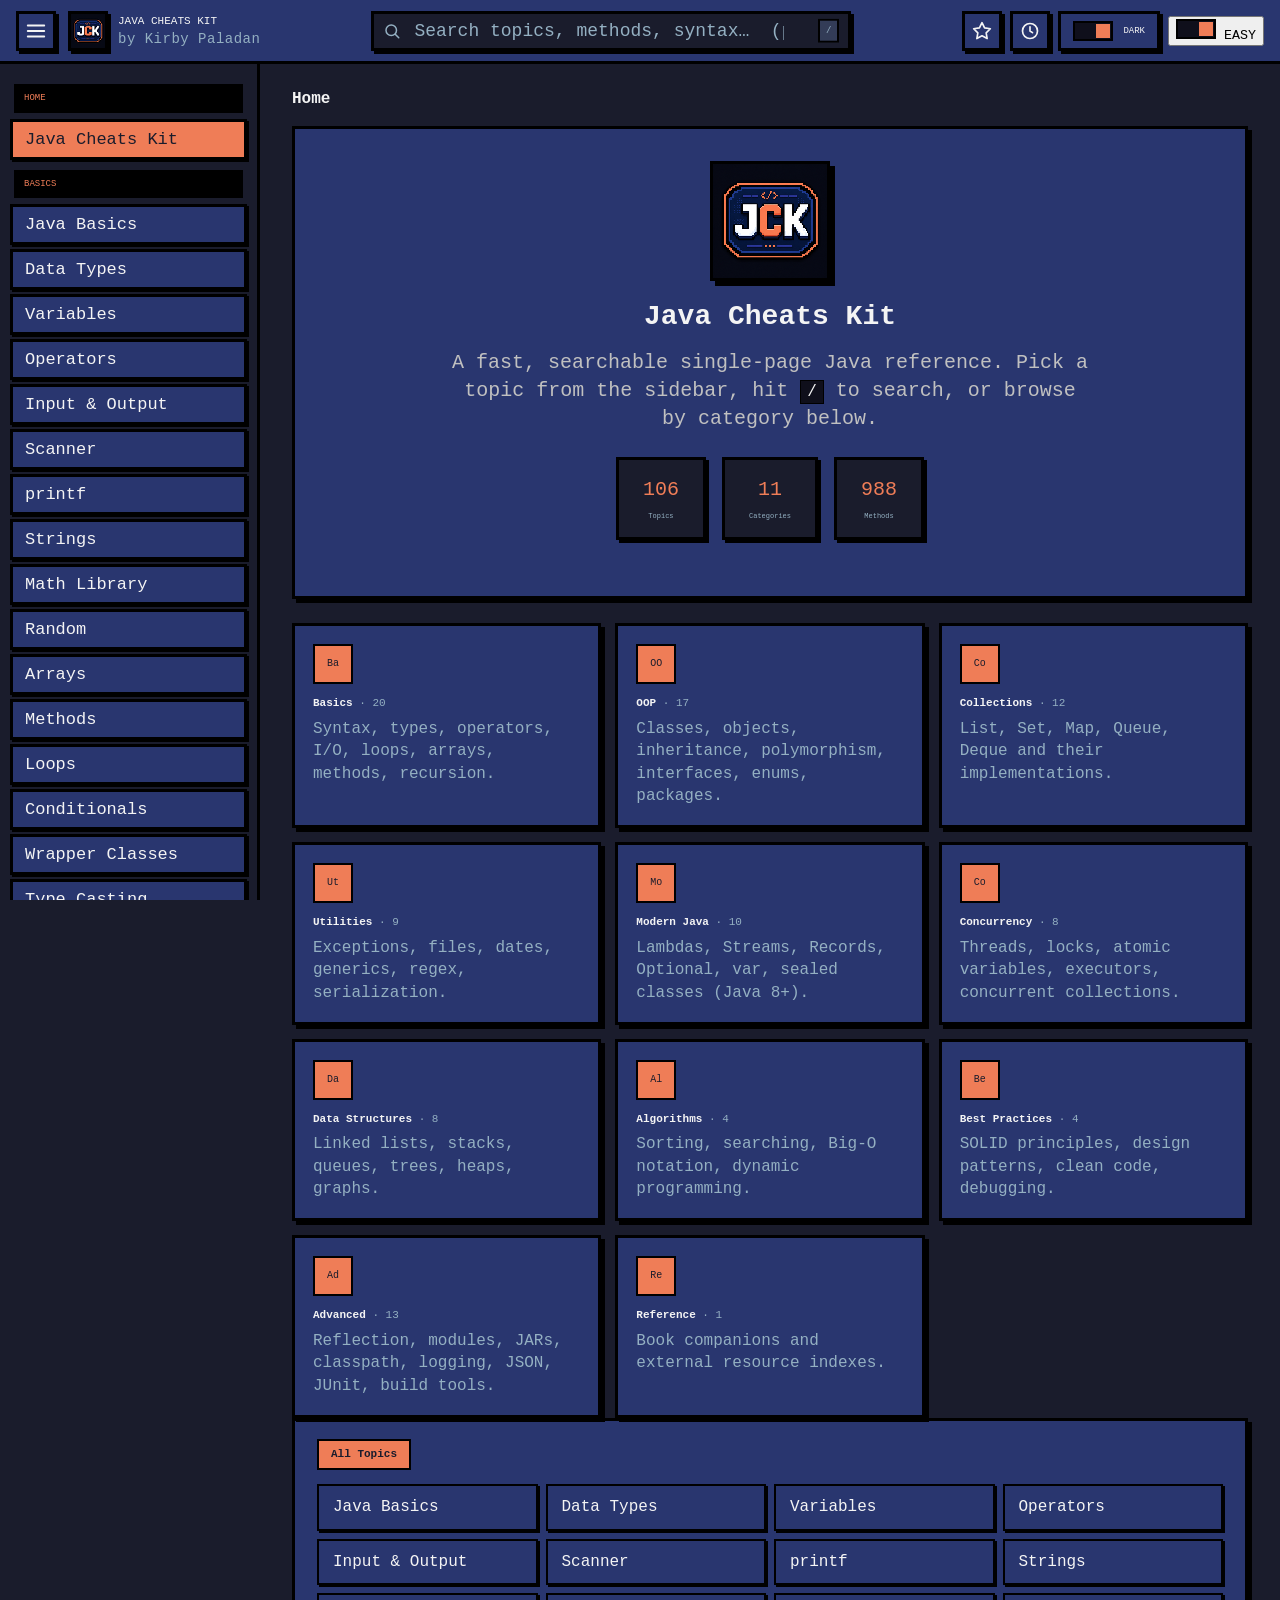
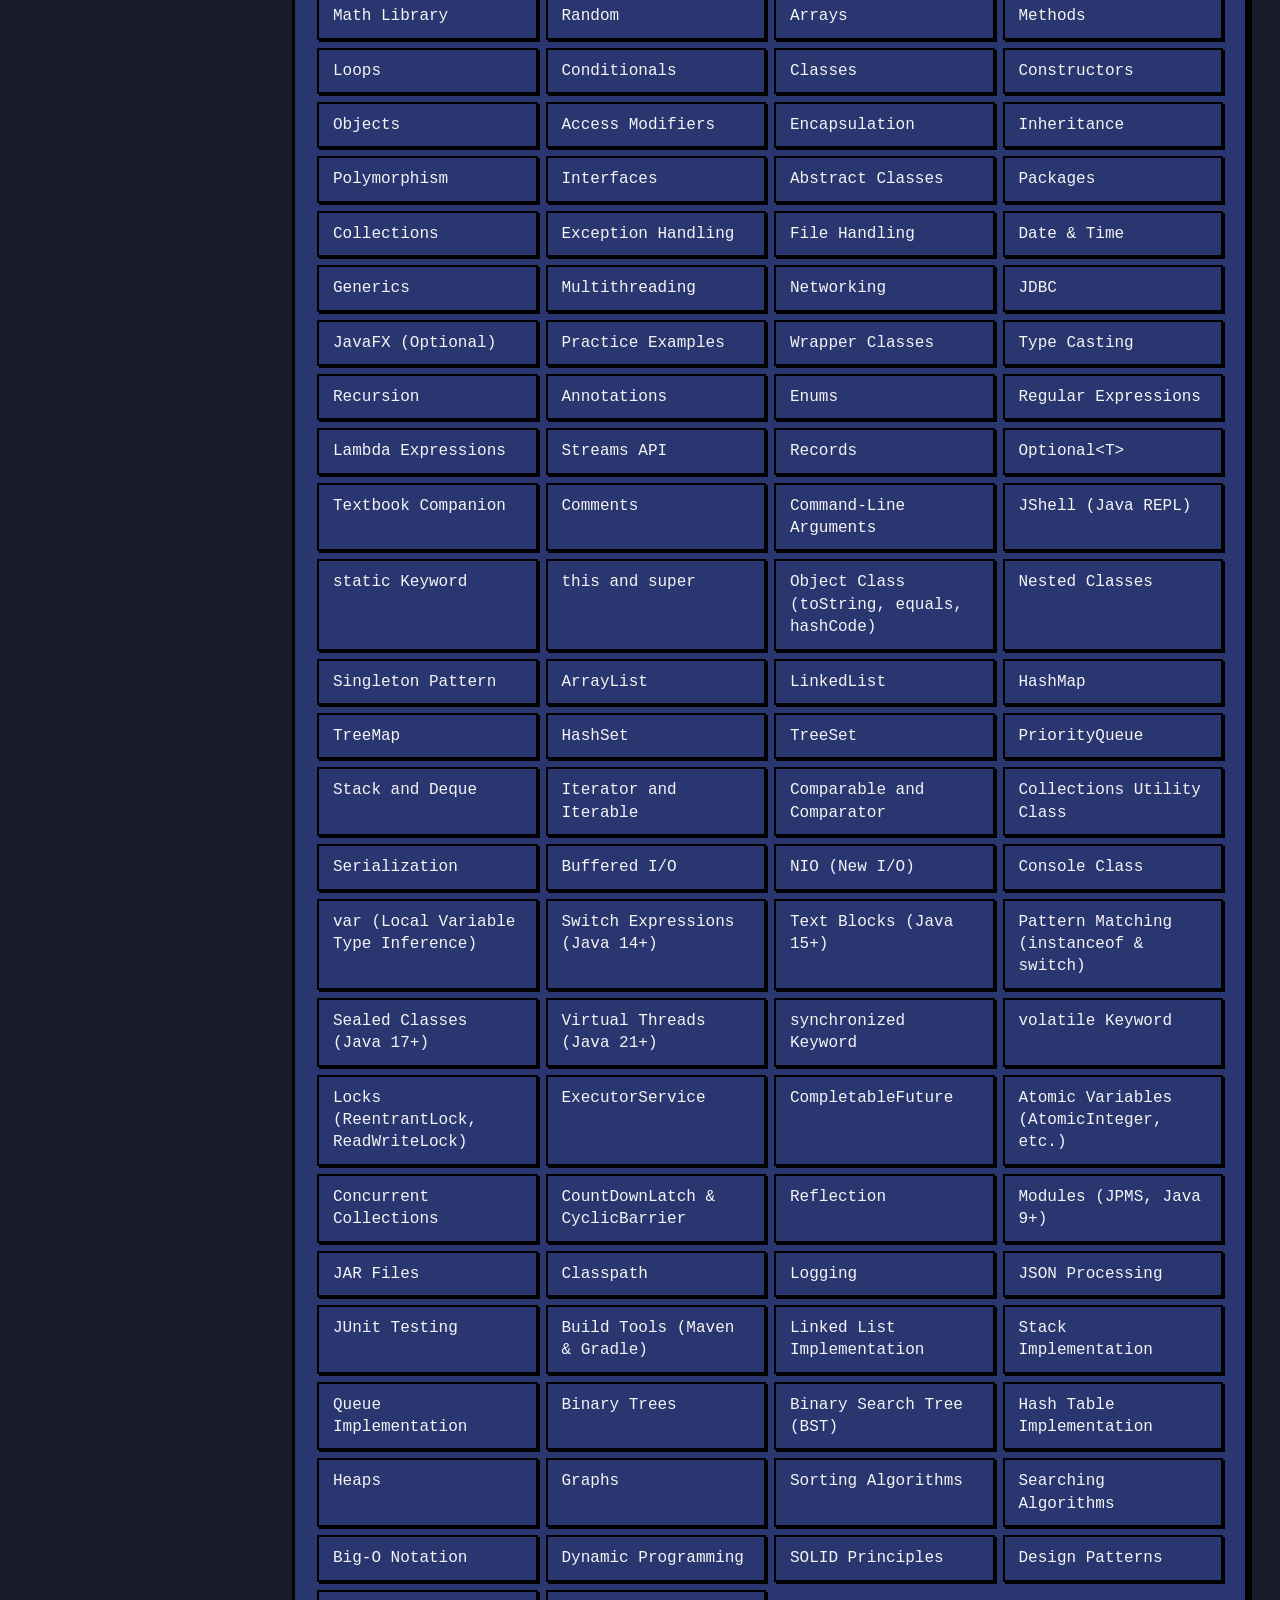
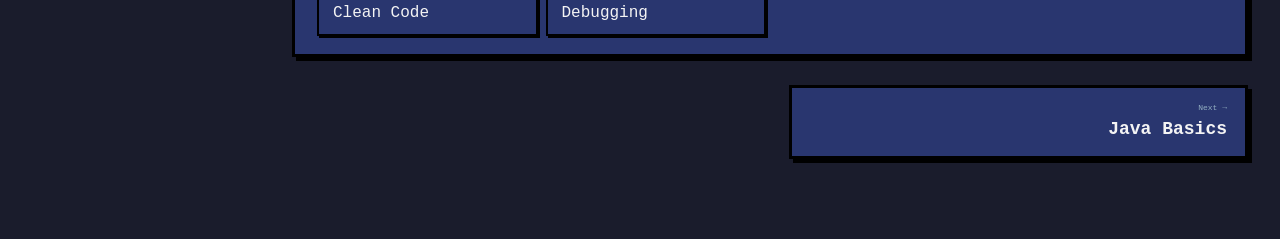
==== commit cb0f87f5: "Update index.html" ====
--- a/index.html
+++ b/index.html
@@ -51,9 +51,13 @@
       <button id="recentToggle" class="icon-btn" aria-label="Recently viewed" title="Recently viewed">
         <svg width="20" height="20" viewBox="0 0 24 24" fill="none" stroke="currentColor" stroke-width="2" stroke-linecap="round" stroke-linejoin="round"><circle cx="12" cy="12" r="9"/><polyline points="12 7 12 12 15 14"/></svg>
       </button>
-      <button id="themeToggle" class="theme-toggle" aria-label="Toggle theme" title="Toggle theme">
+      <button id="themeToggle" class="theme-toggle" aria-label="Toggle theme" title="Toggle dark/light theme">
         <span class="toggle-track"><span class="toggle-thumb"></span></span>
         <span class="toggle-label">DARK</span>
+      </button>
+      <button id="modeToggle" class="mode-toggle" aria-label="Toggle explanation mode" title="Toggle Easy/Pro explanation">
+        <span class="toggle-track"><span class="toggle-thumb"></span></span>
+        <span class="mode-label">EASY</span>
       </button>
     </div>
   </header>
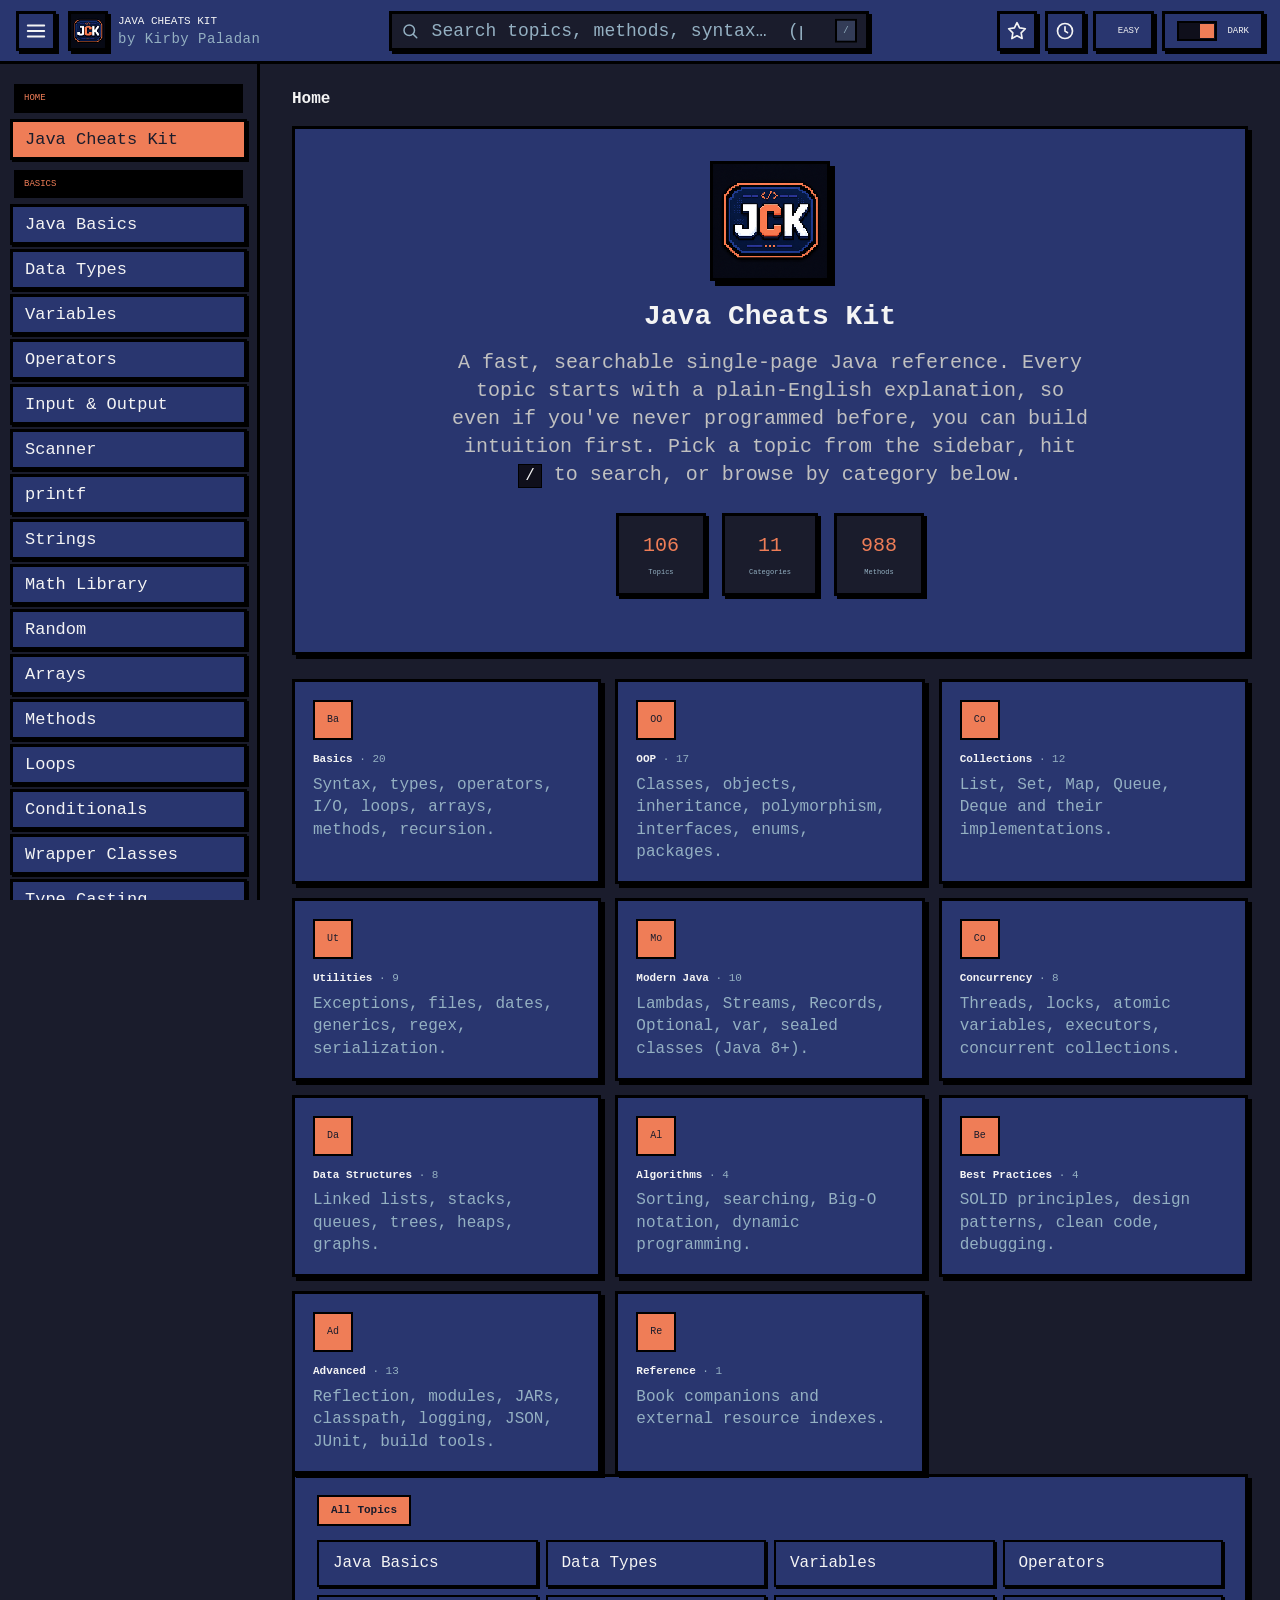
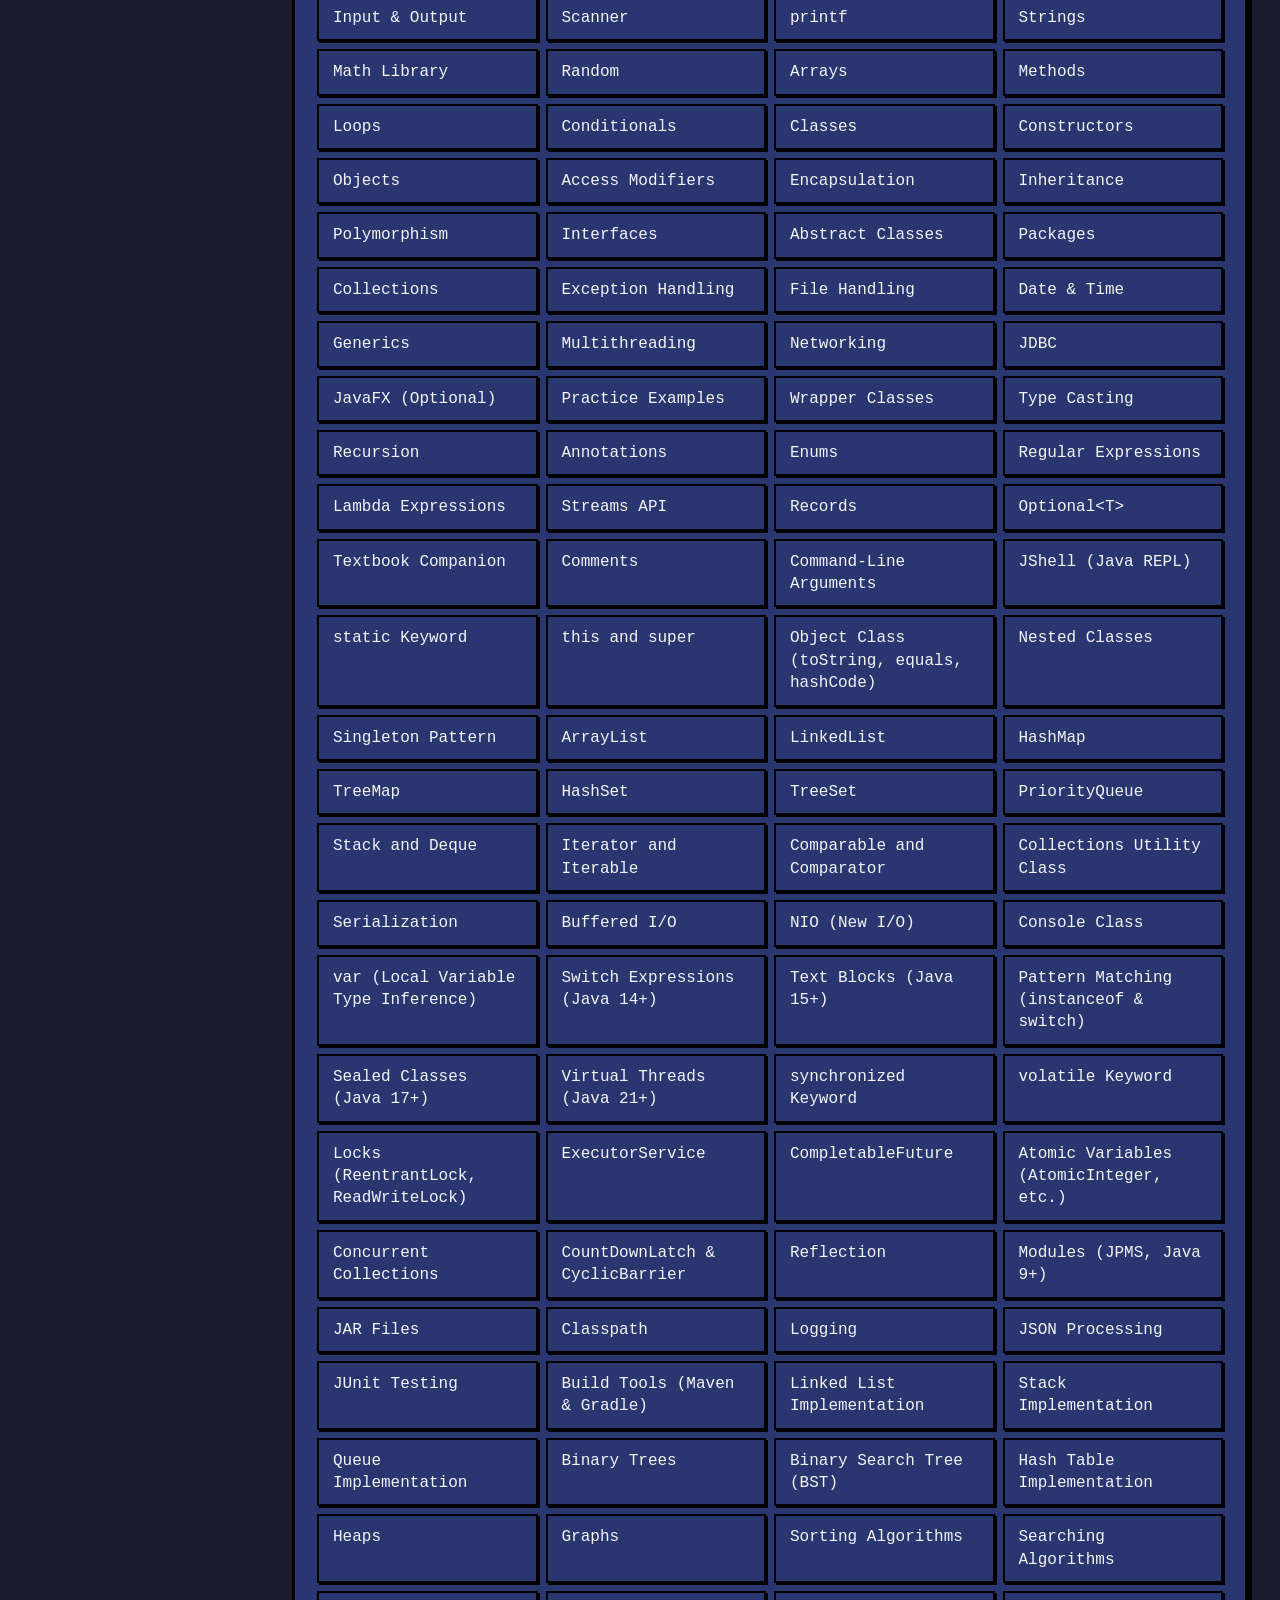
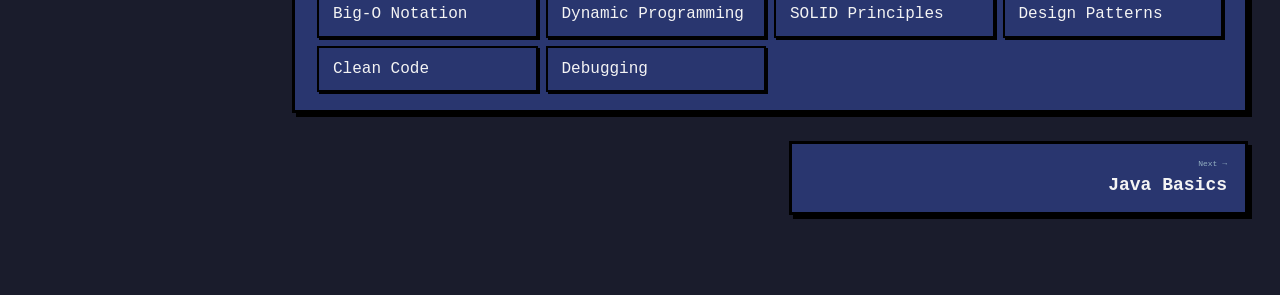
==== commit 3739192c: "Update index.html" ====
--- a/index.html
+++ b/index.html
@@ -1,5 +1,5 @@
 <!DOCTYPE html>
-<html lang="en" data-theme="dark">
+<html lang="en" data-theme="dark" data-mode="full">
 <head>
   <meta charset="UTF-8" />
   <meta name="viewport" content="width=device-width, initial-scale=1.0" />
@@ -13,6 +13,18 @@
   <link rel="icon" type="image/x-icon" href="assets/icons/favicon.ico" />
   <link rel="apple-touch-icon" sizes="180x180" href="assets/icons/apple-touch-icon.png" />
   <link rel="shortcut icon" href="assets/icons/favicon.ico" />
+
+  <!-- Prevent theme + mode flash: read prefs from localStorage before paint -->
+  <script>
+    (function () {
+      try {
+        var theme = localStorage.getItem("jc.theme") || "dark";
+        var mode  = localStorage.getItem("jc.mode")  || "full";
+        document.documentElement.setAttribute("data-theme", theme);
+        document.documentElement.setAttribute("data-mode",  mode);
+      } catch (e) {}
+    })();
+  </script>
 
   <link rel="preconnect" href="https://fonts.googleapis.com" />
   <link rel="preconnect" href="https://fonts.gstatic.com" crossorigin />
@@ -51,13 +63,13 @@
       <button id="recentToggle" class="icon-btn" aria-label="Recently viewed" title="Recently viewed">
         <svg width="20" height="20" viewBox="0 0 24 24" fill="none" stroke="currentColor" stroke-width="2" stroke-linecap="round" stroke-linejoin="round"><circle cx="12" cy="12" r="9"/><polyline points="12 7 12 12 15 14"/></svg>
       </button>
-      <button id="themeToggle" class="theme-toggle" aria-label="Toggle theme" title="Toggle dark/light theme">
+      <button id="modeToggle" class="mode-toggle" aria-label="Toggle view mode" title="Toggle Simple / Full mode">
+        <span class="mode-track"><span class="mode-thumb"></span></span>
+        <span class="mode-label">FULL</span>
+      </button>
+      <button id="themeToggle" class="theme-toggle" aria-label="Toggle theme" title="Toggle theme">
         <span class="toggle-track"><span class="toggle-thumb"></span></span>
         <span class="toggle-label">DARK</span>
-      </button>
-      <button id="modeToggle" class="mode-toggle" aria-label="Toggle explanation mode" title="Toggle Easy/Pro explanation">
-        <span class="toggle-track"><span class="toggle-thumb"></span></span>
-        <span class="mode-label">EASY</span>
       </button>
     </div>
   </header>
--- a/assets/css/style.css
+++ b/assets/css/style.css
@@ -237,6 +237,35 @@
 }
 [data-theme="dark"] .toggle-thumb { left: 21px; }
 .toggle-label { color: var(--text); }
+
+/* ---------- Mode toggle (Easy / Pro) ---------- */
+.mode-toggle {
+  display: flex; align-items: center; gap: 10px;
+  height: 40px;
+  border: var(--border-w) solid var(--border);
+  background: var(--bg-elev); color: var(--text);
+  padding: 0 12px;
+  box-shadow: 3px 3px 0 var(--border);
+  font-family: var(--font-pixel); font-size: 9px;
+  transition: transform 0.05s, box-shadow 0.05s;
+}
+.mode-toggle:hover { transform: translate(-1px, -1px); box-shadow: 4px 4px 0 var(--border); }
+.mode-toggle:active { transform: translate(3px, 3px); box-shadow: 0 0 0 var(--border); }
+.mode-toggle .toggle-track {
+  width: 40px; height: 20px;
+  background: var(--bg-code);
+  border: 2px solid var(--border);
+  position: relative; display: inline-block;
+}
+.mode-toggle .toggle-thumb {
+  position: absolute;
+  width: 14px; height: 14px;
+  background: var(--accent-2, var(--accent));
+  top: 1px; left: 1px;
+  transition: left 0.12s steps(2, end);
+}
+[data-mode="pro"] .mode-toggle .toggle-thumb { left: 21px; }
+.mode-label { color: var(--text); }
 
 /* ---------- LAYOUT ---------- */
 .layout {
@@ -527,6 +556,11 @@
 /* The "Beginner-Friendly" badge in the topic meta */
 .topic-tag.tag-beginner {
   background: var(--green); color: #ffffff;
+  border-color: var(--border);
+}
+/* The "Pro Mode" badge — shown when Easy mode is off */
+.topic-tag.tag-pro {
+  background: var(--accent-2, #5836bf); color: #ffffff;
   border-color: var(--border);
 }
 
